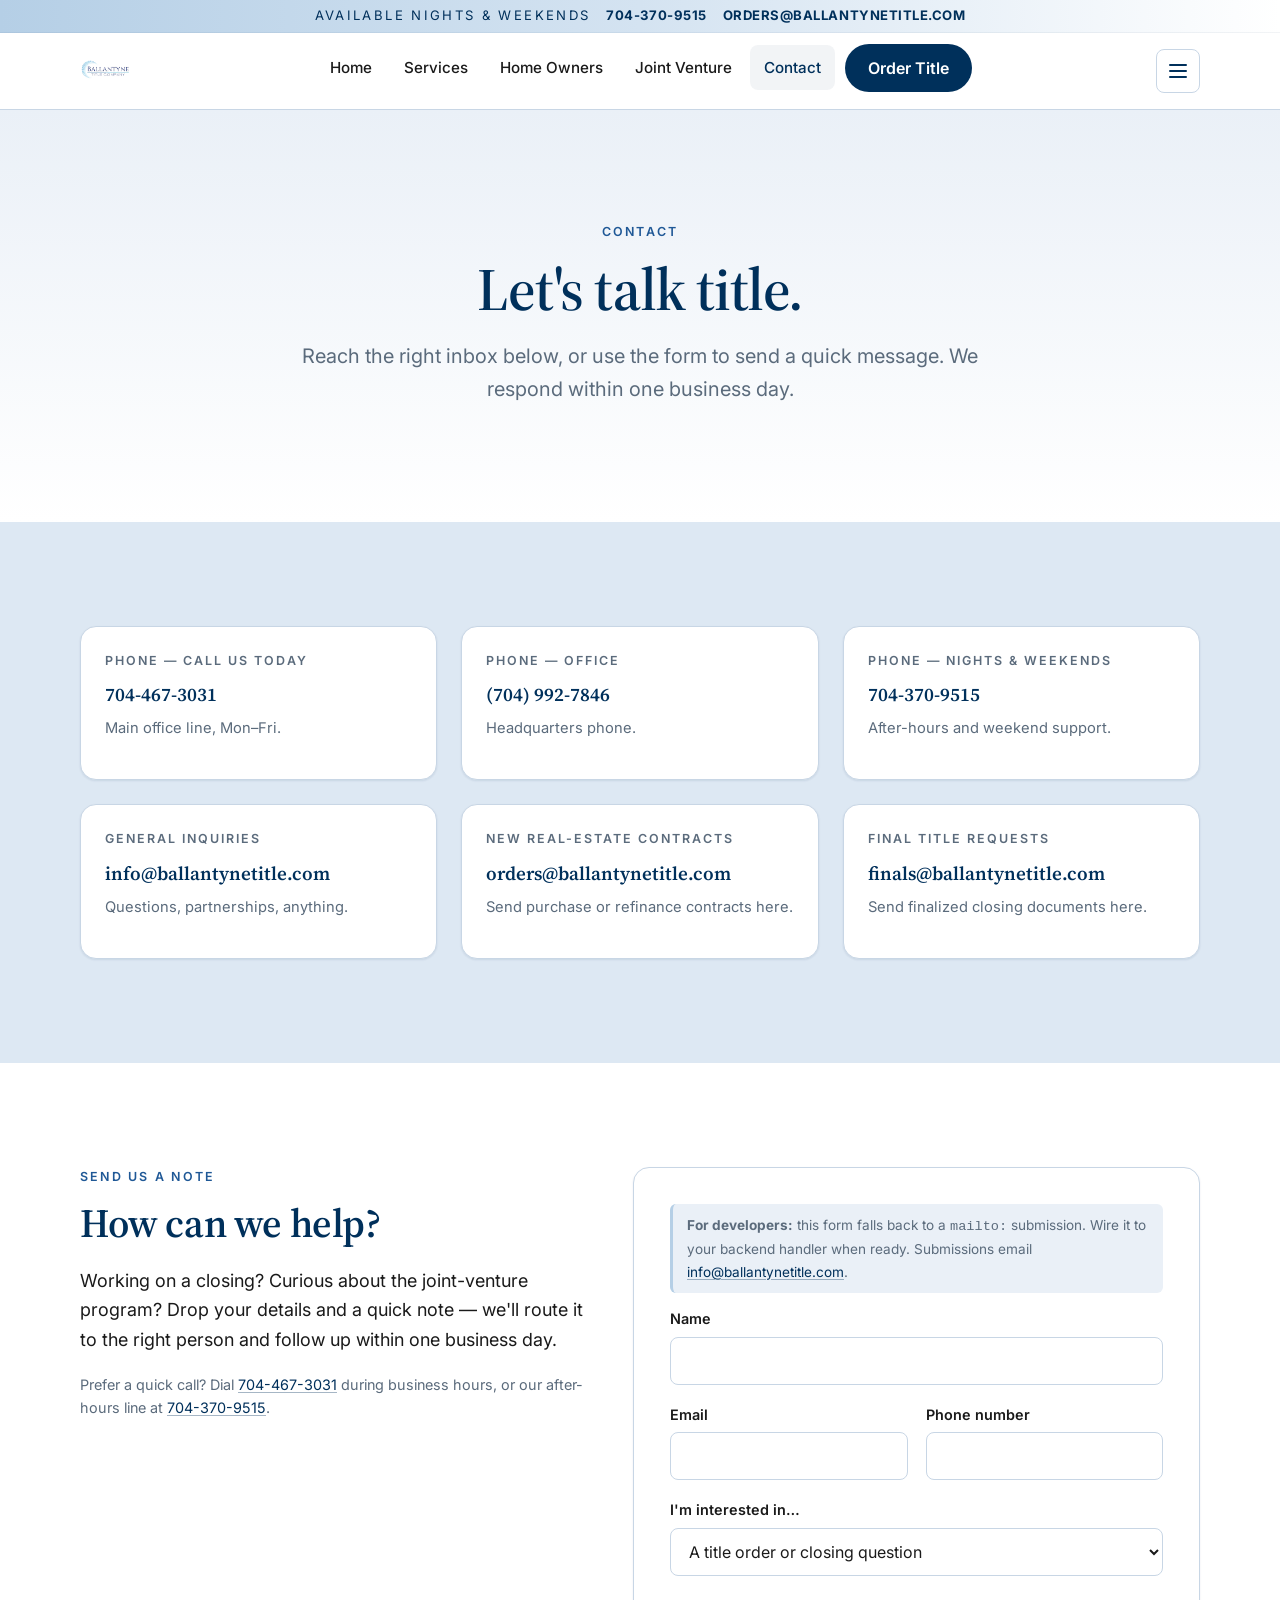
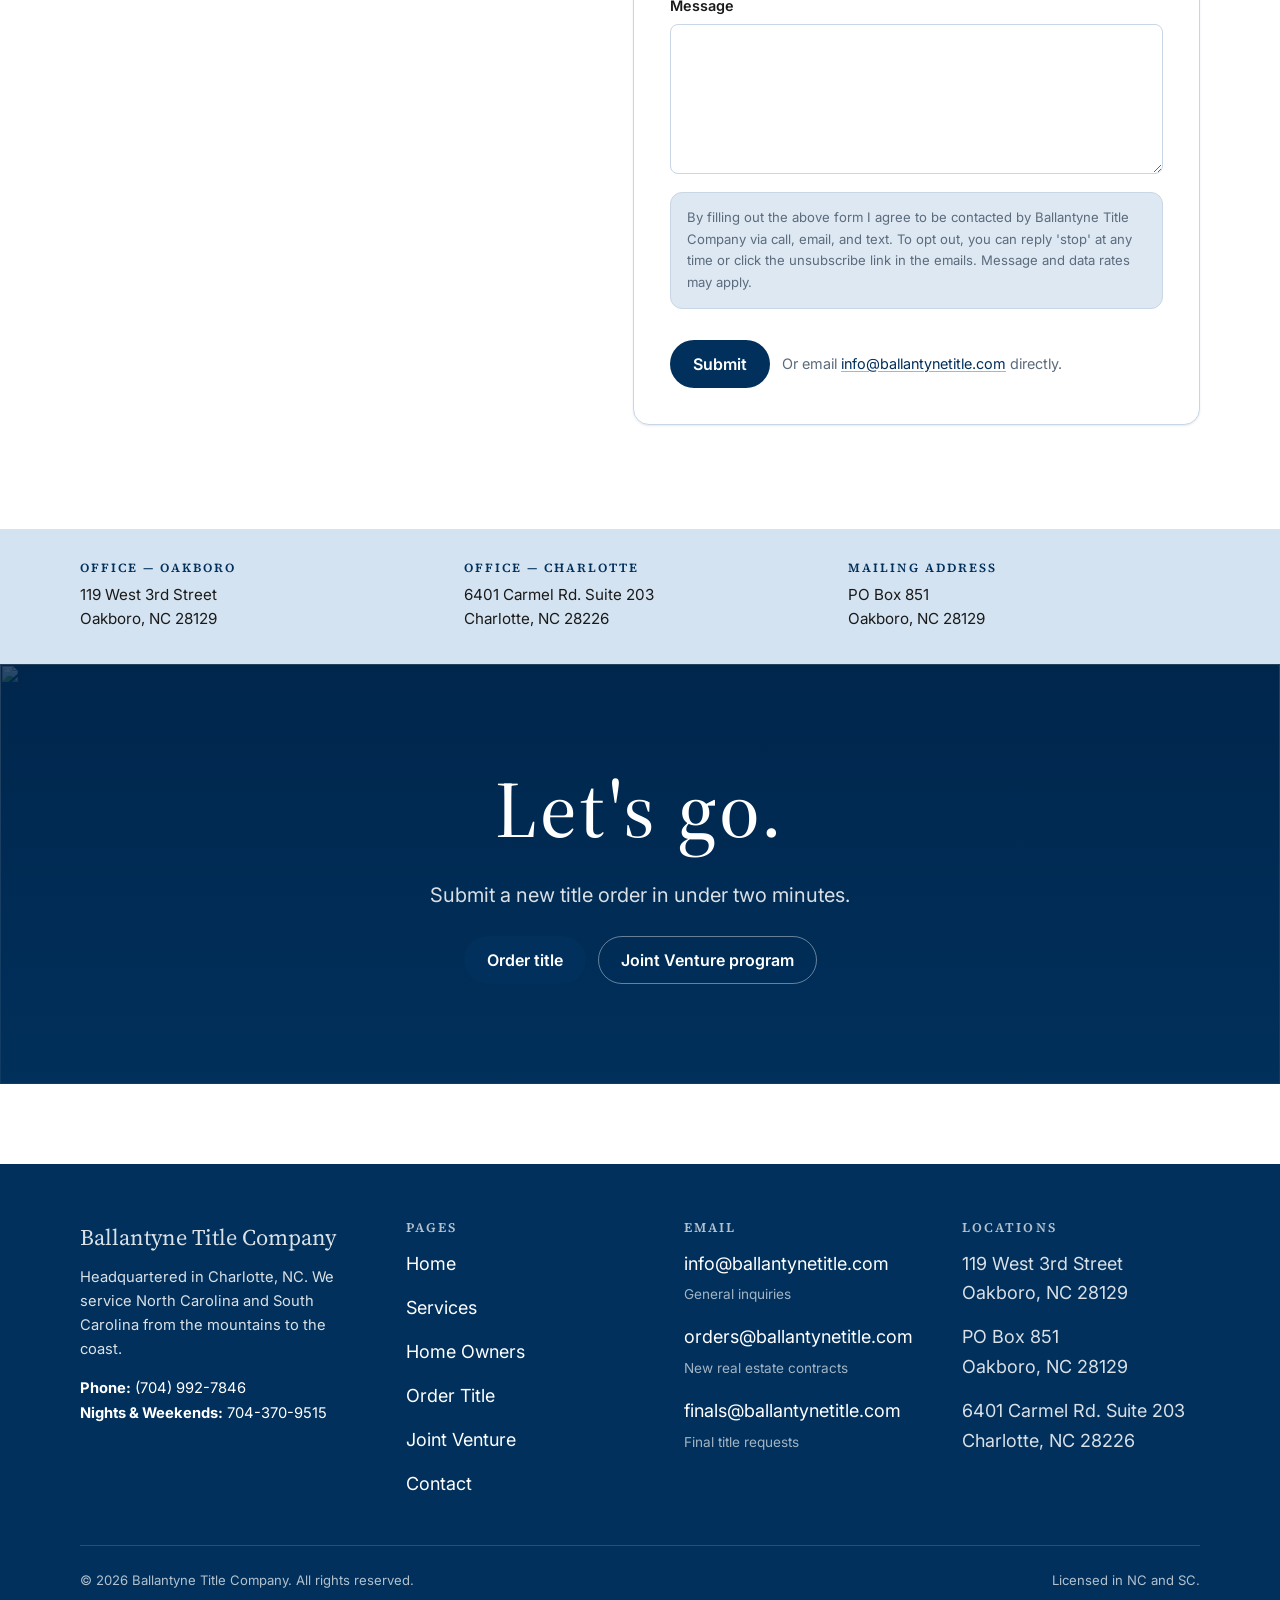
==== contact.html @ 57d5c22f "Initial commit: Ballantyne Title main site" ====
<!DOCTYPE html>
<html lang="en">
<head>
  <meta charset="UTF-8">
  <meta name="viewport" content="width=device-width, initial-scale=1, viewport-fit=cover">
  <title>Contact Ballantyne Title — Charlotte, NC | Title &amp; Closing</title>
  <meta name="description" content="Reach Ballantyne Title Company by phone or email. Offices in Charlotte and Oakboro, NC. General inquiries, new real-estate contracts, final title requests — direct contacts for each.">
  <link rel="canonical" href="https://ballantynetitle.com/contact.html">

  <meta property="og:type" content="website">
  <meta property="og:title" content="Contact Ballantyne Title — Charlotte, NC">
  <meta property="og:description" content="Phone, email and office locations for Ballantyne Title in NC and SC.">
  <meta property="og:url" content="https://ballantynetitle.com/contact.html">
  <meta property="og:image" content="https://ballantynetitle.com/assets/og-contact.jpg">
  <meta name="twitter:card" content="summary_large_image">

  <link rel="preconnect" href="https://fonts.googleapis.com">
  <link rel="preconnect" href="https://fonts.gstatic.com" crossorigin>
  <link href="https://fonts.googleapis.com/css2?family=Inter:wght@400;500;600;700&family=Source+Serif+Pro:wght@400;600;700&display=swap" rel="stylesheet">
  <link rel="stylesheet" href="styles.css">

  <script type="application/ld+json">
  {
    "@context": "https://schema.org",
    "@type": "LocalBusiness",
    "name": "Ballantyne Title Company",
    "url": "https://ballantynetitle.com/",
    "telephone": "+1-704-992-7846",
    "email": "info@ballantynetitle.com",
    "address": [
      {
        "@type": "PostalAddress",
        "streetAddress": "6401 Carmel Rd. Suite 203",
        "addressLocality": "Charlotte",
        "addressRegion": "NC",
        "postalCode": "28226",
        "addressCountry": "US"
      },
      {
        "@type": "PostalAddress",
        "streetAddress": "119 West 3rd Street",
        "addressLocality": "Oakboro",
        "addressRegion": "NC",
        "postalCode": "28129",
        "addressCountry": "US"
      }
    ],
    "areaServed": ["North Carolina", "South Carolina"]
  }
  </script>
</head>
<body>

  <div class="top-band" role="region" aria-label="After-hours contact bar">
    <div class="container top-band__inner">
      <span>Available Nights &amp; Weekends</span>
      <a href="tel:+17043709515" aria-label="Call after-hours line 704-370-9515">704-370-9515</a>
      <a href="mailto:orders@ballantynetitle.com" aria-label="Email orders inbox">orders@ballantynetitle.com</a>
    </div>
  </div>

  <header class="site-header">
    <div class="container site-header__inner">
      <a href="index.html" class="site-header__brand" aria-label="Ballantyne Title — Home">
        <img src="assets/logo.svg" alt="Ballantyne Title Company" class="site-header__logo" width="200" height="52">
      </a>
      <nav class="nav" aria-label="Primary">
        <ul class="nav__list">
          <li><a class="nav__link" href="index.html">Home</a></li>
          <li><a class="nav__link" href="services.html">Services</a></li>
          <li><a class="nav__link" href="home-owners.html">Home Owners</a></li>
          <li><a class="nav__link" href="joint-venture.html">Joint Venture</a></li>
          <li><a class="nav__link" href="contact.html" aria-current="page">Contact</a></li>
          <li class="nav__cta"><a class="btn btn--primary" href="order-title.html">Order Title</a></li>
        </ul>
      </nav>
      <button class="nav-toggle" aria-label="Open menu" aria-expanded="false" aria-controls="mobile-menu" data-nav-toggle>
        <span class="nav-toggle__bar" aria-hidden="true"></span>
      </button>
    </div>
    <div class="mobile-menu" id="mobile-menu" data-mobile-menu data-open="false" aria-hidden="true">
      <div class="container">
        <div class="mobile-menu__head">
          <a href="index.html" class="site-header__brand">
            <img src="assets/logo.svg" alt="Ballantyne Title Company" class="site-header__logo" width="180" height="48">
          </a>
          <button class="mobile-menu__close" aria-label="Close menu" data-nav-close>×</button>
        </div>
        <ul class="mobile-menu__list">
          <li><a class="mobile-menu__link" href="index.html">Home</a></li>
          <li><a class="mobile-menu__link" href="services.html">Services</a></li>
          <li><a class="mobile-menu__link" href="home-owners.html">Home Owners</a></li>
          <li><a class="mobile-menu__link" href="joint-venture.html">Joint Venture</a></li>
          <li><a class="mobile-menu__link" href="contact.html" aria-current="page">Contact</a></li>
        </ul>
        <a class="btn btn--primary btn--block mobile-menu__cta" href="order-title.html">Order Title</a>
        <div class="mobile-menu__contact">
          <p><strong>Call us today:</strong> <a href="tel:+17044673031">704-467-3031</a></p>
          <p><strong>Nights &amp; weekends:</strong> <a href="tel:+17043709515">704-370-9515</a></p>
          <p><a href="mailto:info@ballantynetitle.com">info@ballantynetitle.com</a></p>
        </div>
      </div>
    </div>
  </header>

  <main>

    <section class="hero">
      <div class="container">
        <div style="max-width: 720px; margin: 0 auto; text-align: center;">
          <p class="eyebrow center">Contact</p>
          <h1 class="hero__title">Let's talk title.</h1>
          <p class="hero__sub" style="margin-inline: auto;">Reach the right inbox below, or use the form to send a quick message. We respond within one business day.</p>
        </div>
      </div>
    </section>

    <!-- Contact tiles -->
    <section class="section section--soft">
      <div class="container">
        <div class="contact-tiles">
          <div class="contact-tile">
            <p class="contact-tile__label">Phone — Call us today</p>
            <p class="contact-tile__value"><a href="tel:+17044673031">704-467-3031</a></p>
            <p class="contact-tile__sub">Main office line, Mon–Fri.</p>
          </div>
          <div class="contact-tile">
            <p class="contact-tile__label">Phone — Office</p>
            <p class="contact-tile__value"><a href="tel:+17049927846">(704) 992-7846</a></p>
            <p class="contact-tile__sub">Headquarters phone.</p>
          </div>
          <div class="contact-tile">
            <p class="contact-tile__label">Phone — Nights &amp; Weekends</p>
            <p class="contact-tile__value"><a href="tel:+17043709515">704-370-9515</a></p>
            <p class="contact-tile__sub">After-hours and weekend support.</p>
          </div>
          <div class="contact-tile">
            <p class="contact-tile__label">General inquiries</p>
            <p class="contact-tile__value"><a href="mailto:info@ballantynetitle.com">info@ballantynetitle.com</a></p>
            <p class="contact-tile__sub">Questions, partnerships, anything.</p>
          </div>
          <div class="contact-tile">
            <p class="contact-tile__label">New real-estate contracts</p>
            <p class="contact-tile__value"><a href="mailto:orders@ballantynetitle.com">orders@ballantynetitle.com</a></p>
            <p class="contact-tile__sub">Send purchase or refinance contracts here.</p>
          </div>
          <div class="contact-tile">
            <p class="contact-tile__label">Final title requests</p>
            <p class="contact-tile__value"><a href="mailto:finals@ballantynetitle.com">finals@ballantynetitle.com</a></p>
            <p class="contact-tile__sub">Send finalized closing documents here.</p>
          </div>
        </div>
      </div>
    </section>

    <!-- Contact form + book a JV call -->
    <section class="section" id="book">
      <div class="container">
        <div class="split split--lead">
          <div>
            <p class="eyebrow">Send us a note</p>
            <h2>How can we help?</h2>
            <p>Working on a closing? Curious about the joint-venture program? Drop your details and a quick note — we'll route it to the right person and follow up within one business day.</p>
            <p class="muted" style="font-size: 0.9rem;">Prefer a quick call? Dial <a href="tel:+17044673031">704-467-3031</a> during business hours, or our after-hours line at <a href="tel:+17043709515">704-370-9515</a>.</p>
          </div>

          <div class="form-card">
            <p class="form-note">
              <strong>For developers:</strong> this form falls back to a <code>mailto:</code> submission. Wire it to your backend handler when ready. Submissions email <a href="mailto:info@ballantynetitle.com">info@ballantynetitle.com</a>.
            </p>
            <form class="form" action="mailto:info@ballantynetitle.com" method="POST" enctype="text/plain" aria-label="Contact form">
              <div class="form-row form-row--full" style="grid-column: 1 / -1;">
                <label for="ct-name">Name</label>
                <input id="ct-name" name="Name" type="text" required autocomplete="name">
              </div>
              <div class="form-row">
                <label for="ct-email">Email</label>
                <input id="ct-email" name="Email" type="email" required autocomplete="email">
              </div>
              <div class="form-row">
                <label for="ct-phone">Phone number</label>
                <input id="ct-phone" name="Phone Number" type="tel" autocomplete="tel">
              </div>
              <div class="form-row form-row--full" style="grid-column: 1 / -1;">
                <label for="ct-topic">I'm interested in…</label>
                <select id="ct-topic" name="Topic">
                  <option>A title order or closing question</option>
                  <option>The Joint Venture program</option>
                  <option>Home owner / buyer question</option>
                  <option>Something else</option>
                </select>
              </div>
              <div class="form-row form-row--full" style="grid-column: 1 / -1;">
                <label for="ct-message">Message</label>
                <textarea id="ct-message" name="Message" rows="5" required></textarea>
              </div>

              <p class="form-disclaimer" style="grid-column: 1 / -1;">
                By filling out the above form I agree to be contacted by Ballantyne Title Company via call, email, and text. To opt out, you can reply 'stop' at any time or click the unsubscribe link in the emails. Message and data rates may apply.
              </p>

              <div class="form-submit-row">
                <button type="submit" class="btn btn--primary">Submit</button>
                <span class="muted" style="font-size: 0.9rem;">Or email <a href="mailto:info@ballantynetitle.com">info@ballantynetitle.com</a> directly.</span>
              </div>
            </form>
          </div>
        </div>
      </div>
    </section>

    <!-- Address band -->
    <section class="address-band">
      <div class="container">
        <div class="address-band__grid">
          <div class="address-tile">
            <h3>Office &mdash; Oakboro</h3>
            <address>
              119 West 3rd Street<br>
              Oakboro, NC 28129
            </address>
          </div>
          <div class="address-tile">
            <h3>Office &mdash; Charlotte</h3>
            <address>
              6401 Carmel Rd. Suite 203<br>
              Charlotte, NC 28226
            </address>
          </div>
          <div class="address-tile">
            <h3>Mailing address</h3>
            <address>
              PO Box 851<br>
              Oakboro, NC 28129
            </address>
          </div>
        </div>
      </div>
    </section>

    <!-- Order Title CTA strip -->
    <section class="cta-strip" aria-label="Ready to order title">
      <img class="cta-strip__bg" src="https://images.unsplash.com/photo-1562762583-9e1705bcb3ff?auto=format&fit=crop&w=1800&q=80" alt="" aria-hidden="true" loading="lazy" width="1800" height="600" style="object-position: center 60%;">
      <div class="cta-strip__inner">
        <h2 class="cta-strip__title">Let's go.</h2>
        <p class="lead" style="margin: 0 auto 24px; color: var(--brand-primary);">Submit a new title order in under two minutes.</p>
        <div class="btn-row" style="justify-content: center;">
          <a class="btn btn--primary" href="order-title.html">Order title</a>
          <a class="btn btn--ghost" href="joint-venture.html">Joint Venture program</a>
        </div>
      </div>
    </section>

  </main>

  <footer class="site-footer">
    <div class="container">
      <div class="site-footer__grid">
        <div>
          <p class="site-footer__brand">Ballantyne Title Company</p>
          <p style="font-size: 0.92rem;">Headquartered in Charlotte, NC. We service North Carolina and South Carolina from the mountains to the coast.</p>
          <p style="font-size: 0.92rem;"><strong style="color:#fff;">Phone:</strong> <a href="tel:+17049927846">(704) 992-7846</a><br>
            <strong style="color:#fff;">Nights &amp; Weekends:</strong> <a href="tel:+17043709515">704-370-9515</a></p>
        </div>
        <div>
          <h3 style="font-size: 0.82rem; letter-spacing: 0.16em; text-transform: uppercase; color: rgba(255,255,255,0.7); margin-bottom: 14px;">Pages</h3>
          <ul>
            <li><a href="index.html">Home</a></li>
            <li><a href="services.html">Services</a></li>
            <li><a href="home-owners.html">Home Owners</a></li>
            <li><a href="order-title.html">Order Title</a></li>
            <li><a href="joint-venture.html">Joint Venture</a></li>
            <li><a href="contact.html">Contact</a></li>
          </ul>
        </div>
        <div>
          <h3 style="font-size: 0.82rem; letter-spacing: 0.16em; text-transform: uppercase; color: rgba(255,255,255,0.7); margin-bottom: 14px;">Email</h3>
          <ul>
            <li><a href="mailto:info@ballantynetitle.com">info@ballantynetitle.com</a><br><span style="opacity:.75; font-size: 0.85rem;">General inquiries</span></li>
            <li><a href="mailto:orders@ballantynetitle.com">orders@ballantynetitle.com</a><br><span style="opacity:.75; font-size: 0.85rem;">New real estate contracts</span></li>
            <li><a href="mailto:finals@ballantynetitle.com">finals@ballantynetitle.com</a><br><span style="opacity:.75; font-size: 0.85rem;">Final title requests</span></li>
          </ul>
        </div>
        <div>
          <h3 style="font-size: 0.82rem; letter-spacing: 0.16em; text-transform: uppercase; color: rgba(255,255,255,0.7); margin-bottom: 14px;">Locations</h3>
          <ul>
            <li>119 West 3rd Street<br>Oakboro, NC 28129</li>
            <li>PO Box 851<br>Oakboro, NC 28129</li>
            <li>6401 Carmel Rd. Suite 203<br>Charlotte, NC 28226</li>
          </ul>
        </div>
      </div>
      <div class="site-footer__bottom">
        <span>© <span id="year"></span> Ballantyne Title Company. All rights reserved.</span>
        <span>Licensed in NC and SC.</span>
      </div>
    </div>
  </footer>

  <script>
    (function () {
      var btn = document.querySelector('[data-nav-toggle]');
      var menu = document.querySelector('[data-mobile-menu]');
      var close = document.querySelector('[data-nav-close]');
      if (!btn || !menu) return;
      function open()  { menu.dataset.open = 'true';  menu.setAttribute('aria-hidden','false'); btn.setAttribute('aria-expanded','true');  document.body.style.overflow = 'hidden'; }
      function shut()  { menu.dataset.open = 'false'; menu.setAttribute('aria-hidden','true');  btn.setAttribute('aria-expanded','false'); document.body.style.overflow = ''; }
      btn.addEventListener('click', open);
      if (close) close.addEventListener('click', shut);
      menu.querySelectorAll('a').forEach(function(a){ a.addEventListener('click', shut); });
      document.addEventListener('keydown', function(e){ if (e.key === 'Escape') shut(); });
    })();
    (function(){ var y = document.getElementById('year'); if (y) y.textContent = new Date().getFullYear(); })();
  </script>
</body>
</html>
---- styles.css ----
/* =========================================================================
   Ballantyne Title — Stylesheet
   Mobile-first. Single source of brand tokens. No hardcoded brand hex
   anywhere except :root. No remote @import.
   ========================================================================= */

:root {
  /* Brand palette — navy + sky only. No cream, no warm tones. */
  --brand-primary:    #00305B;  /* sampled — deep navy */
  --brand-primary-700:#002145;
  --brand-primary-50: #e8eef5;
  --brand-secondary:  #B5CFE6;  /* sampled — soft sky */
  --brand-secondary-200:#d4e3f1;
  --brand-accent:     #2f6db0;  /* deeper sky-blue for JV CTAs */
  --brand-accent-700: #1f5896;
  --brand-ink:        #1a1a1a;
  --brand-muted:      #5b6b7c;
  --brand-bg:         #ffffff;
  --brand-bg-soft:    #dde8f3;  /* deeper pale navy section bg */
  --brand-bg-tint:    #eaf0f7;  /* pale navy tint */
  --brand-border:     #c8d6e5;  /* cool gray-blue */
  --brand-success:    #2e7d4f;
  --brand-danger:     #b1392a;

  --shadow-sm: 0 1px 2px rgba(0,48,91,.06), 0 1px 3px rgba(0,48,91,.04);
  --shadow-md: 0 6px 18px rgba(0,48,91,.08), 0 2px 6px rgba(0,48,91,.04);
  --shadow-lg: 0 18px 48px rgba(0,48,91,.14), 0 4px 12px rgba(0,48,91,.06);

  --radius-sm: 8px;
  --radius:    12px;
  --radius-lg: 16px;
  --radius-xl: 24px;

  --font-serif: "Source Serif Pro", "Source Serif 4", Georgia, "Times New Roman", serif;
  --font-sans:  "Inter", system-ui, -apple-system, "Segoe UI", Roboto, "Helvetica Neue", Arial, sans-serif;

  --header-h: 64px;
}

@media (min-width: 1100px) {
  :root { --header-h: 76px; }
}

/* ---------- Reset / base ---------- */

*,
*::before,
*::after { box-sizing: border-box; }

html {
  -webkit-text-size-adjust: 100%;
  scroll-behavior: smooth;
}

body {
  margin: 0;
  font-family: var(--font-sans);
  font-size: clamp(1rem, 0.5vw + 0.95rem, 1.125rem);
  line-height: 1.65;
  color: var(--brand-ink);
  background: var(--brand-bg);
  overflow-wrap: anywhere;
  -webkit-font-smoothing: antialiased;
}

img,
svg,
video { display: block; max-width: 100%; height: auto; }

a {
  color: var(--brand-primary);
  text-decoration-color: rgba(0, 48, 91, 0.35);
  text-underline-offset: 2px;
  transition: color .15s ease, text-decoration-color .15s ease;
}
a:hover { text-decoration-color: var(--brand-primary); }

h1, h2, h3, h4 {
  font-family: var(--font-serif);
  font-weight: 600;
  color: var(--brand-primary);
  line-height: 1.15;
  letter-spacing: -0.01em;
  margin: 0 0 .5em;
}
h1 { font-size: clamp(2rem, 5vw + 1rem, 3.75rem); letter-spacing: -0.02em; }
h2 { font-size: clamp(1.625rem, 3vw + 0.75rem, 2.5rem); }
h3 { font-size: clamp(1.25rem, 1.5vw + 0.85rem, 1.625rem); }
h4 { font-size: clamp(1.05rem, 0.5vw + 0.95rem, 1.25rem); font-weight: 600; }

p { margin: 0 0 1em; }
ul, ol { margin: 0 0 1em; padding-left: 1.25em; }
li { margin-bottom: .35em; }

::selection { background: var(--brand-primary); color: #fff; }

/* Scroll anchor offset for sticky header */
section[id],
[id]:not(body) {
  scroll-margin-top: calc(var(--header-h) + 12px);
}

/* ---------- Layout primitives ---------- */

.container {
  width: 100%;
  max-width: 1200px;
  margin-inline: auto;
  padding-inline: 20px;
}

@media (min-width: 768px)  { .container { padding-inline: 32px; } }
@media (min-width: 1100px) { .container { padding-inline: 40px; } }

.section { padding-block: 56px; }
@media (min-width: 768px)  { .section { padding-block: 80px; } }
@media (min-width: 1100px) { .section { padding-block: 104px; } }

.section--soft  { background: var(--brand-bg-soft); }
.section--tint  { background: var(--brand-bg-tint); }
.section--navy  { background: var(--brand-primary); color: #fff; }
.section--navy h1,
.section--navy h2,
.section--navy h3 { color: #fff; }
.section--navy a  { color: #fff; }

.eyebrow {
  font-family: var(--font-sans);
  font-size: 0.78rem;
  font-weight: 600;
  letter-spacing: 0.18em;
  text-transform: uppercase;
  color: var(--brand-accent-700);
  margin-bottom: 12px;
}

.lead {
  font-size: clamp(1.1rem, 0.5vw + 1rem, 1.25rem);
  color: var(--brand-muted);
  max-width: 60ch;
}

.muted { color: var(--brand-muted); }
.center { text-align: center; }
.center .lead { margin-inline: auto; }

/* ---------- Buttons ---------- */

.btn {
  display: inline-flex;
  align-items: center;
  justify-content: center;
  gap: 8px;
  min-height: 48px;        /* tap target */
  padding: 12px 22px;
  border-radius: 999px;
  font-family: var(--font-sans);
  font-weight: 600;
  font-size: 1rem;
  line-height: 1;
  text-decoration: none;
  cursor: pointer;
  border: 1px solid transparent;
  transition: transform .15s ease, background .15s ease, color .15s ease, border-color .15s ease, box-shadow .15s ease;
}
.btn:focus-visible {
  outline: 3px solid rgba(0, 48, 91, 0.25);
  outline-offset: 2px;
}
.btn:hover { transform: translateY(-1px); }

.btn--primary {
  background: var(--brand-primary);
  color: #fff;
}
.btn--primary:hover { background: var(--brand-primary-700); }

.btn--ghost {
  background: transparent;
  color: var(--brand-primary);
  border-color: rgba(0, 48, 91, 0.25);
}
.btn--ghost:hover { border-color: var(--brand-primary); background: rgba(0,48,91,.04); }

.btn--accent {
  background: var(--brand-accent);
  color: #fff;
}
.btn--accent:hover { background: var(--brand-accent-700); color: #fff; }

.btn--white {
  background: #fff;
  color: var(--brand-primary);
}
.btn--white:hover { background: var(--brand-secondary-200); }

.btn--block { width: 100%; }
@media (min-width: 768px) { .btn--block-sm { width: auto; } }

.btn-row {
  display: flex;
  flex-wrap: wrap;
  gap: 12px;
}
.btn-row .btn { width: 100%; }
@media (min-width: 480px) {
  .btn-row .btn { width: auto; }
}

/* ---------- Top phone band (sky gradient) ---------- */

.top-band {
  background: linear-gradient(90deg, var(--brand-secondary) 0%, var(--brand-secondary-200) 50%, #fff 100%);
  border-bottom: 1px solid rgba(0,48,91,.05);
  font-size: 0.82rem;
  letter-spacing: 0.18em;
  text-transform: uppercase;
  color: var(--brand-primary);
}
.top-band__inner {
  display: flex;
  align-items: center;
  justify-content: center;
  gap: 16px;
  height: 32px;
  text-align: center;
  flex-wrap: wrap;
}
.top-band a {
  color: var(--brand-primary);
  font-weight: 700;
  text-decoration: none;
  letter-spacing: 0.04em;
}
.top-band a:hover { text-decoration: underline; }

/* Phone band — secondary nights & weekends row used on Home below hero */
.phone-band {
  background: var(--brand-primary-50);
  border-block: 1px solid rgba(0,48,91,.08);
}
.phone-band__inner {
  display: flex;
  align-items: center;
  justify-content: center;
  gap: 8px 28px;
  flex-wrap: wrap;
  padding: 14px 16px;
  font-size: 0.88rem;
  color: var(--brand-primary);
  letter-spacing: 0.12em;
  text-transform: uppercase;
  font-weight: 600;
  text-align: center;
}
.phone-band a { color: var(--brand-primary); text-decoration: none; }
.phone-band a:hover { text-decoration: underline; }
.phone-band span { color: var(--brand-muted); font-weight: 500; }

/* ---------- Header / Nav ---------- */

.site-header {
  position: sticky;
  top: 0;
  z-index: 50;
  background: rgba(255,255,255,0.85);
  backdrop-filter: saturate(140%) blur(10px);
  -webkit-backdrop-filter: saturate(140%) blur(10px);
  border-bottom: 1px solid var(--brand-border);
}

.site-header__inner {
  display: flex;
  align-items: center;
  justify-content: space-between;
  gap: 12px;
  height: var(--header-h);
}

.site-header__brand {
  display: inline-flex;
  align-items: center;
  gap: 10px;
  text-decoration: none;
  color: var(--brand-primary);
  font-family: var(--font-serif);
  font-weight: 600;
  font-size: 1.05rem;
  letter-spacing: 0.02em;
  min-height: 44px;
}
.site-header__brand img,
.site-header__brand svg { height: 44px; width: auto; }
@media (min-width: 768px) {
  .site-header__brand img,
  .site-header__brand svg { height: 52px; }
}
.site-header__logo { display: block; height: 44px; width: auto; }
@media (min-width: 768px) { .site-header__logo { height: 52px; } }
.site-header__brand-name { line-height: 1; }
.site-header__brand-name small {
  display: block;
  font-family: var(--font-sans);
  font-weight: 500;
  font-size: 0.65rem;
  letter-spacing: 0.18em;
  color: var(--brand-muted);
  text-transform: uppercase;
  margin-top: 2px;
}

.nav {
  display: none;
}
.nav__list {
  list-style: none;
  margin: 0;
  padding: 0;
  display: flex;
  gap: 4px;
  align-items: center;
}
.nav__link {
  display: inline-flex;
  align-items: center;
  min-height: 44px;
  padding: 10px 14px;
  font-size: 0.95rem;
  font-weight: 500;
  color: var(--brand-ink);
  text-decoration: none;
  border-radius: var(--radius-sm);
}
.nav__link:hover,
.nav__link[aria-current="page"] {
  color: var(--brand-primary);
  background: rgba(0,48,91,.05);
}

.nav__cta { margin-left: 6px; }

@media (min-width: 1024px) {
  .nav { display: block; }
  .nav-toggle { display: none; }
}

/* Hamburger */
.nav-toggle {
  display: inline-flex;
  align-items: center;
  justify-content: center;
  width: 44px;
  height: 44px;
  border: 1px solid var(--brand-border);
  background: #fff;
  border-radius: var(--radius-sm);
  cursor: pointer;
}
.nav-toggle:focus-visible {
  outline: 3px solid rgba(0,48,91,.25);
  outline-offset: 2px;
}
.nav-toggle__bar {
  position: relative;
  width: 18px;
  height: 2px;
  background: var(--brand-primary);
  border-radius: 2px;
  display: block;
}
.nav-toggle__bar::before,
.nav-toggle__bar::after {
  content: "";
  position: absolute;
  left: 0;
  width: 18px;
  height: 2px;
  background: var(--brand-primary);
  border-radius: 2px;
}
.nav-toggle__bar::before { top: -6px; }
.nav-toggle__bar::after  { top:  6px; }

/* Mobile overlay menu */
.mobile-menu {
  position: fixed;
  inset: 0;
  background: #fff;
  z-index: 60;
  display: flex;
  flex-direction: column;
  padding: 20px;
  transform: translateY(-12px);
  opacity: 0;
  pointer-events: none;
  transition: opacity .2s ease, transform .2s ease;
  overflow-y: auto;
}
.mobile-menu[data-open="true"] {
  opacity: 1;
  transform: translateY(0);
  pointer-events: auto;
}
.mobile-menu__head {
  display: flex;
  align-items: center;
  justify-content: space-between;
  margin-bottom: 24px;
  height: var(--header-h);
}
.mobile-menu__close {
  width: 44px;
  height: 44px;
  border: 1px solid var(--brand-border);
  background: #fff;
  border-radius: var(--radius-sm);
  cursor: pointer;
  font-size: 22px;
  line-height: 1;
  color: var(--brand-primary);
}
.mobile-menu__list {
  list-style: none;
  margin: 0;
  padding: 0;
  display: flex;
  flex-direction: column;
  gap: 4px;
}
.mobile-menu__link {
  display: flex;
  align-items: center;
  min-height: 56px;
  padding: 14px 12px;
  font-family: var(--font-serif);
  font-size: 1.5rem;
  color: var(--brand-primary);
  text-decoration: none;
  border-bottom: 1px solid var(--brand-border);
}
.mobile-menu__cta {
  margin-top: 24px;
}
.mobile-menu__contact {
  margin-top: auto;
  padding-top: 24px;
  font-size: 0.95rem;
  color: var(--brand-muted);
}
.mobile-menu__contact a { color: var(--brand-primary); font-weight: 500; }

@media (min-width: 1024px) {
  .mobile-menu { display: none; }
}

/* ---------- Hero ---------- */

.hero {
  position: relative;
  padding: 56px 0 40px;
  background: linear-gradient(180deg, var(--brand-bg-tint) 0%, #fff 100%);
}
@media (min-width: 768px)  { .hero { padding: 88px 0 64px; } }
@media (min-width: 1100px) { .hero { padding: 112px 0 88px; } }

.hero__grid {
  display: grid;
  grid-template-columns: 1fr;
  gap: 32px;
  align-items: center;
}
@media (min-width: 1024px) {
  .hero__grid {
    grid-template-columns: 1.05fr 0.95fr;
    gap: 56px;
  }
}

.hero__art {
  position: relative;
  border-radius: var(--radius-lg);
  overflow: hidden;
  box-shadow: var(--shadow-md);
  aspect-ratio: 16 / 9;
  background: linear-gradient(135deg, var(--brand-primary) 0%, #1a4a7a 100%);
}

.hero__art img,
.hero__art video,
.hero__art .image-placeholder {
  width: 100%;
  height: 100%;
  object-fit: cover;
}

.hero__title { margin-bottom: 16px; }
.hero__sub {
  font-size: clamp(1.05rem, 0.5vw + 1rem, 1.25rem);
  color: var(--brand-muted);
  max-width: 56ch;
  margin-bottom: 28px;
}

.hero__meta {
  display: flex;
  flex-wrap: wrap;
  gap: 8px 24px;
  margin-top: 28px;
  font-size: 0.9rem;
  color: var(--brand-muted);
}
.hero__meta strong { color: var(--brand-ink); font-weight: 600; }

/* Hero variants */

.hero--image {
  padding: 0;
  background: none;
}
.hero--image .hero__media {
  position: relative;
  width: 100%;
  aspect-ratio: 21 / 9;
  min-height: 260px;
  max-height: 55vh;
  background: var(--brand-primary);
  overflow: hidden;
}
@media (min-width: 768px) { .hero--image .hero__media { aspect-ratio: 21 / 8; min-height: 320px; max-height: 60vh; } }
@media (min-width: 1100px) { .hero--image .hero__media { aspect-ratio: 21 / 7.5; min-height: 380px; max-height: 64vh; } }
.hero--image .hero__media img,
.hero--image .hero__media .image-placeholder {
  position: absolute;
  inset: 0;
  width: 100%;
  height: 100%;
  object-fit: cover;
  border-radius: 0;
}
.hero--image .hero__media::after {
  content: "";
  position: absolute;
  inset: 0;
  background: linear-gradient(180deg, rgba(0,48,91,0.20) 0%, rgba(0,48,91,0.50) 100%);
}
.hero--image .hero__overlay {
  position: relative;
  z-index: 2;
  display: grid;
  grid-template-columns: 1fr;
  gap: 16px;
  padding: 32px 0;
}
@media (min-width: 900px) {
  .hero--image .hero__overlay { grid-template-columns: 1fr 1fr; gap: 24px; padding: 56px 0; }
}
.hero-card {
  background: var(--brand-primary);
  color: #fff;
  border-radius: var(--radius-lg);
  padding: 28px 24px;
  box-shadow: var(--shadow-lg);
  border: 1px solid rgba(255,255,255,.12);
}
.hero-card--soft {
  background: rgba(0,48,91,0.85);
  backdrop-filter: blur(6px);
  -webkit-backdrop-filter: blur(6px);
}
.hero-card h1, .hero-card h2, .hero-card h3 { color: #fff; }
.hero-card .eyebrow { color: var(--brand-secondary); }
.hero-card p { color: rgba(255,255,255,0.9); }
.hero-card ul { padding-left: 1.1em; color: rgba(255,255,255,0.92); }
.hero-card ul li::marker { color: var(--brand-secondary); }
.hero-card .btn--white { width: 100%; }
@media (min-width: 480px) { .hero-card .btn--white { width: auto; } }

/* ---------- Cards ---------- */

.card {
  background: #fff;
  border: 1px solid var(--brand-border);
  border-radius: var(--radius-lg);
  padding: 24px;
  box-shadow: var(--shadow-sm);
  transition: transform .15s ease, box-shadow .15s ease, border-color .15s ease;
}
.card:hover { box-shadow: var(--shadow-md); border-color: var(--brand-secondary); }
.card__icon {
  display: inline-flex;
  align-items: center;
  justify-content: center;
  width: 48px;
  height: 48px;
  background: var(--brand-primary-50);
  color: var(--brand-primary);
  border-radius: var(--radius);
  margin-bottom: 16px;
}
.card__icon svg { width: 26px; height: 26px; }
.card__title {
  font-size: 1.2rem;
  margin-bottom: 8px;
}
.card__body {
  font-size: 0.95rem;
  color: var(--brand-muted);
  margin-bottom: 16px;
}
.card__cta {
  display: inline-flex;
  align-items: center;
  gap: 6px;
  font-weight: 600;
  font-size: 0.95rem;
  color: var(--brand-primary);
  text-decoration: none;
  min-height: 44px;
}
.card__cta:hover { color: var(--brand-primary-700); }
.card__cta::after {
  content: "→";
  transition: transform .15s ease;
}
.card__cta:hover::after { transform: translateX(3px); }

/* ---------- Card grid ---------- */

.grid {
  display: grid;
  grid-template-columns: 1fr;
  gap: 16px;
}
@media (min-width: 480px)  { .grid { grid-template-columns: repeat(2, 1fr); gap: 18px; } }
@media (min-width: 900px)  { .grid--3 { grid-template-columns: repeat(3, 1fr); gap: 24px; } }
@media (min-width: 900px)  { .grid--4 { grid-template-columns: repeat(4, 1fr); gap: 24px; } }
@media (min-width: 1100px) { .grid    { gap: 28px; } }

.section-head {
  max-width: 60ch;
  margin: 0 auto 40px;
  text-align: center;
}
@media (min-width: 768px) { .section-head { margin-bottom: 56px; } }

/* ---------- Trust list ---------- */

.trust-list {
  list-style: none;
  margin: 0;
  padding: 0;
  display: grid;
  grid-template-columns: 1fr;
  gap: 12px;
}
@media (min-width: 600px) { .trust-list { grid-template-columns: 1fr 1fr; gap: 14px; } }
@media (min-width: 900px) { .trust-list { grid-template-columns: 1fr 1fr; gap: 16px; } }

.trust-list li {
  display: flex;
  align-items: flex-start;
  gap: 12px;
  padding: 14px 16px;
  background: #fff;
  border: 1px solid var(--brand-border);
  border-radius: var(--radius);
  font-weight: 500;
  margin-bottom: 0;
}
.trust-list li::before {
  content: "";
  flex-shrink: 0;
  width: 22px;
  height: 22px;
  background: var(--brand-primary);
  -webkit-mask: url("data:image/svg+xml;utf8,<svg xmlns='http://www.w3.org/2000/svg' viewBox='0 0 24 24' fill='none' stroke='white' stroke-width='3' stroke-linecap='round' stroke-linejoin='round'><polyline points='4 12 10 18 20 7'/></svg>") center / contain no-repeat;
          mask: url("data:image/svg+xml;utf8,<svg xmlns='http://www.w3.org/2000/svg' viewBox='0 0 24 24' fill='none' stroke='white' stroke-width='3' stroke-linecap='round' stroke-linejoin='round'><polyline points='4 12 10 18 20 7'/></svg>") center / contain no-repeat;
  margin-top: 2px;
}

/* ---------- Service grid (3x3 white-on-navy) ---------- */

.service-grid-section {
  background: linear-gradient(135deg, var(--brand-primary) 0%, #1a4a7a 60%, var(--brand-primary-700) 100%);
  color: #fff;
}
.service-grid-section h2,
.service-grid-section .eyebrow,
.service-grid-section p { color: #fff; }
.service-grid-section .eyebrow { color: var(--brand-secondary); }

.service-grid {
  display: grid;
  grid-template-columns: repeat(2, 1fr);
  gap: 12px;
}
@media (min-width: 600px)  { .service-grid { grid-template-columns: repeat(3, 1fr); gap: 14px; } }
@media (min-width: 900px)  { .service-grid { grid-template-columns: repeat(3, 1fr); gap: 18px; } }

.service-tile {
  display: flex;
  flex-direction: column;
  align-items: center;
  justify-content: center;
  text-align: center;
  gap: 10px;
  background: rgba(255,255,255,0.04);
  border: 1px solid rgba(255,255,255,0.18);
  color: #fff;
  text-decoration: none;
  border-radius: var(--radius);
  padding: 22px 14px;
  min-height: 140px;
  font-size: 0.78rem;
  font-weight: 600;
  letter-spacing: 0.16em;
  text-transform: uppercase;
  transition: background .15s ease, transform .15s ease, border-color .15s ease;
}
.service-tile:hover {
  background: rgba(255,255,255,0.10);
  border-color: var(--brand-secondary);
  transform: translateY(-2px);
}
.service-tile svg {
  width: 56px;
  height: 56px;
  stroke: #fff;
  stroke-width: 1.5;
  fill: none;
  stroke-linecap: round;
  stroke-linejoin: round;
}

/* ---------- Underwriter logo strip ---------- */

.underwriters {
  background: #fff;
  border: 1px solid var(--brand-border);
  border-radius: var(--radius-lg);
  padding: 28px 20px;
  display: grid;
  grid-template-columns: repeat(2, 1fr);
  gap: 28px 20px;
  align-items: center;
  justify-items: center;
}
@media (min-width: 768px) {
  .underwriters {
    grid-template-columns: repeat(4, 1fr);
    padding: 36px 28px;
    gap: 32px;
  }
}
.underwriters img {
  max-height: 56px;
  width: auto;
  max-width: 100%;
  filter: grayscale(0.2);
  opacity: .92;
  transition: filter .15s ease, opacity .15s ease;
}
.underwriters img:hover { filter: none; opacity: 1; }

/* ---------- Forms ---------- */

.form-card {
  background: #fff;
  border: 1px solid var(--brand-border);
  border-radius: var(--radius-lg);
  padding: 24px;
  box-shadow: var(--shadow-sm);
}
@media (min-width: 768px) { .form-card { padding: 36px; } }

.form {
  display: grid;
  grid-template-columns: 1fr;
  gap: 16px;
}
@media (min-width: 768px) { .form { grid-template-columns: 1fr 1fr; gap: 18px; } }

.form fieldset {
  border: none;
  margin: 0;
  padding: 0;
  grid-column: 1 / -1;
}
.form legend {
  font-family: var(--font-serif);
  font-size: 1.15rem;
  font-weight: 600;
  color: var(--brand-primary);
  margin-bottom: 12px;
  padding: 0;
}
.form fieldset .form-fields {
  display: grid;
  grid-template-columns: 1fr;
  gap: 16px;
}
@media (min-width: 768px) {
  .form fieldset .form-fields { grid-template-columns: 1fr 1fr; gap: 18px; }
}

.form-row,
.form-row--full { display: flex; flex-direction: column; gap: 6px; }
.form-row--full { grid-column: 1 / -1; }

.form-row label,
.form-row--full label {
  font-size: 0.9rem;
  font-weight: 600;
  color: var(--brand-ink);
}
.form-row input,
.form-row select,
.form-row textarea,
.form-row--full input,
.form-row--full select,
.form-row--full textarea {
  width: 100%;
  min-height: 48px;
  padding: 12px 14px;
  font-family: var(--font-sans);
  font-size: 1rem;
  color: var(--brand-ink);
  background: #fff;
  border: 1px solid var(--brand-border);
  border-radius: var(--radius-sm);
  transition: border-color .15s ease, box-shadow .15s ease;
}
.form-row textarea,
.form-row--full textarea {
  min-height: 140px;
  resize: vertical;
  line-height: 1.55;
}
.form-row input:focus,
.form-row select:focus,
.form-row textarea:focus,
.form-row--full input:focus,
.form-row--full select:focus,
.form-row--full textarea:focus {
  outline: none;
  border-color: var(--brand-primary);
  box-shadow: 0 0 0 3px rgba(0, 48, 91, 0.15);
}
.form-row .hint,
.form-row--full .hint {
  font-size: 0.82rem;
  color: var(--brand-muted);
}

.form-disclaimer {
  grid-column: 1 / -1;
  font-size: 0.82rem;
  color: var(--brand-muted);
  background: var(--brand-bg-soft);
  border: 1px solid var(--brand-border);
  border-radius: var(--radius);
  padding: 14px 16px;
}

.form-submit-row {
  grid-column: 1 / -1;
  display: flex;
  flex-direction: column;
  gap: 12px;
  align-items: stretch;
}
@media (min-width: 768px) {
  .form-submit-row { flex-direction: row; align-items: center; }
  .form-submit-row .btn { width: auto; }
}

.form-note {
  grid-column: 1 / -1;
  font-size: 0.85rem;
  color: var(--brand-muted);
  border-left: 3px solid var(--brand-secondary);
  background: var(--brand-bg-tint);
  padding: 10px 14px;
  border-radius: 6px;
}

/* ---------- Tables-as-cards (services) ---------- */

.split {
  display: grid;
  grid-template-columns: 1fr;
  gap: 24px;
  align-items: start;
}
@media (min-width: 900px) {
  .split { grid-template-columns: 1fr 1fr; gap: 40px; }
}
.split--lead { grid-template-columns: 1fr; }
@media (min-width: 900px) { .split--lead { grid-template-columns: 0.95fr 1.05fr; } }

/* ---------- Accordion (Home Owners FAQ) ---------- */

.accordion { display: flex; flex-direction: column; gap: 12px; }
.accordion details {
  background: #fff;
  border: 1px solid var(--brand-border);
  border-radius: var(--radius);
  padding: 0;
  box-shadow: var(--shadow-sm);
  overflow: hidden;
}
.accordion summary {
  cursor: pointer;
  list-style: none;
  padding: 18px 56px 18px 22px;
  font-family: var(--font-serif);
  font-weight: 600;
  font-size: 1.08rem;
  color: var(--brand-primary);
  position: relative;
  min-height: 56px;
  display: flex;
  align-items: center;
}
.accordion summary::-webkit-details-marker { display: none; }
.accordion summary::after {
  content: "";
  position: absolute;
  right: 22px;
  top: 50%;
  width: 14px;
  height: 14px;
  border-right: 2px solid var(--brand-primary);
  border-bottom: 2px solid var(--brand-primary);
  transform: translateY(-65%) rotate(45deg);
  transition: transform .2s ease;
}
.accordion details[open] summary::after {
  transform: translateY(-25%) rotate(-135deg);
}
.accordion .accordion__body {
  padding: 0 22px 22px;
}
.accordion .accordion__body p:last-child { margin-bottom: 0; }
.accordion .accordion__body ul { padding-left: 1.2em; }

/* ---------- JV-page conversion blocks ---------- */

.jv-hero-card {
  margin-top: 32px;
  background: #fff;
  border: 1px solid var(--brand-border);
  border-left: 4px solid var(--brand-accent);
  border-radius: var(--radius-lg);
  padding: 22px;
  box-shadow: var(--shadow-md);
}
.jv-hero-card h3 { color: var(--brand-primary); }
.jv-hero-card p:last-child { margin-bottom: 0; }

.respa-conditions {
  display: grid;
  grid-template-columns: 1fr;
  gap: 18px;
  list-style: none;
  margin: 0;
  padding: 0;
}
@media (min-width: 900px) { .respa-conditions { grid-template-columns: repeat(3, 1fr); gap: 24px; } }

.respa-conditions > li {
  background: #fff;
  border: 1px solid rgba(255,255,255,0.1);
  border-radius: var(--radius-lg);
  padding: 36px 28px;
  text-align: center;
  margin-bottom: 0;
  display: flex;
  flex-direction: column;
  align-items: center;
  box-shadow: 0 8px 30px rgba(0,0,0,0.15);
}
.respa-condition__num {
  display: inline-flex;
  align-items: center;
  justify-content: center;
  width: 56px;
  height: 56px;
  min-width: 56px;
  background: var(--brand-primary);
  color: #fff;
  font-family: var(--font-serif);
  font-size: 1.6rem;
  font-weight: 700;
  border-radius: 999px;
  margin: 0 auto 22px;
  box-shadow: 0 4px 12px rgba(0, 48, 91, 0.4);
}
.respa-condition__text {
  font-size: 0.92rem;
  font-weight: 600;
  color: var(--brand-ink);
  line-height: 1.6;
  letter-spacing: 0.04em;
  margin: 0;
  text-transform: uppercase;
}

/* ---------- Affiliated partners SEO accordion ---------- */

.affiliated-details {
  background: #fff;
  border: 1px solid var(--brand-border);
  border-radius: var(--radius-lg);
  margin-top: 32px;
  overflow: hidden;
  box-shadow: var(--shadow-sm);
}
.affiliated-details summary {
  cursor: pointer;
  list-style: none;
  padding: 22px 24px;
  font-family: var(--font-serif);
  font-weight: 600;
  font-size: 1.1rem;
  color: var(--brand-primary);
  position: relative;
  min-height: 64px;
  display: flex;
  align-items: center;
  justify-content: space-between;
  gap: 16px;
}
.affiliated-details summary::-webkit-details-marker { display: none; }
.affiliated-details summary::after {
  content: "";
  flex-shrink: 0;
  width: 14px;
  height: 14px;
  border-right: 2px solid var(--brand-primary);
  border-bottom: 2px solid var(--brand-primary);
  transform: rotate(45deg);
  transition: transform .2s ease;
  margin-top: -4px;
}
.affiliated-details[open] summary::after { transform: rotate(-135deg); margin-top: 4px; }
.affiliated-details summary span {
  font-size: 0.85rem;
  font-weight: 500;
  color: var(--brand-muted);
  font-family: var(--font-sans);
  margin-left: 8px;
}
.affiliated-details .affiliated-details__body {
  padding: 0 24px 28px;
}
.affiliated-details .affiliated-details__body > p {
  font-size: 0.9rem;
  color: var(--brand-muted);
  margin-bottom: 20px;
}

.partner-types {
  display: grid;
  grid-template-columns: 1fr;
  gap: 16px;
}
@media (min-width: 700px) { .partner-types { grid-template-columns: 1fr 1fr; gap: 20px; } }
@media (min-width: 1100px) { .partner-types { grid-template-columns: repeat(3, 1fr); gap: 24px; } }

.partner-types .card { display: flex; flex-direction: column; }
.partner-types .card .card__body { flex: 1; }

.video-frame {
  width: 100%;
  aspect-ratio: 16 / 9;
  background: linear-gradient(135deg, var(--brand-primary) 0%, #1a4a7a 100%);
  border-radius: var(--radius-lg);
  display: flex;
  align-items: center;
  justify-content: center;
  color: #fff;
  text-align: center;
  padding: 24px;
  box-shadow: var(--shadow-md);
}
/* When the .video-frame IS the <video> element, strip the placeholder padding/flex so the video fills the box */
video.video-frame,
.video-frame--player {
  display: block;
  padding: 0;
  object-fit: cover;
  background: #000;
  overflow: hidden;
}
.video-frame .video-frame__inner {
  display: flex;
  flex-direction: column;
  align-items: center;
  gap: 16px;
}
.video-frame__play {
  width: 76px;
  height: 76px;
  border-radius: 999px;
  background: rgba(255,255,255,.12);
  border: 2px solid rgba(255,255,255,.6);
  display: flex;
  align-items: center;
  justify-content: center;
}
.video-frame__play svg { width: 28px; height: 28px; }

.affiliated-strip {
  display: grid;
  grid-template-columns: 1fr 1fr;
  gap: 16px;
}
@media (min-width: 700px)  { .affiliated-strip { grid-template-columns: repeat(3, 1fr); } }
@media (min-width: 1100px) { .affiliated-strip { grid-template-columns: repeat(4, 1fr); gap: 20px; } }

.affiliated-card {
  background: #fff;
  border: 1px solid var(--brand-border);
  border-radius: var(--radius);
  padding: 18px;
  text-align: center;
  font-size: 0.92rem;
}
.affiliated-card strong {
  display: block;
  font-family: var(--font-serif);
  font-size: 1rem;
  color: var(--brand-primary);
  margin-bottom: 6px;
}
.affiliated-card a {
  display: inline-block;
  margin-top: 8px;
  font-weight: 500;
  word-break: break-word;
}

.cta-band {
  background: var(--brand-primary);
  color: #fff;
  border-radius: var(--radius-xl);
  padding: 40px 24px;
  text-align: center;
}
@media (min-width: 768px) { .cta-band { padding: 56px 40px; } }
.cta-band h2 { color: #fff; }
.cta-band p { color: rgba(255,255,255,0.85); }
.cta-band .btn-row { justify-content: center; margin-top: 8px; }

/* ---------- Image placeholder fallback ---------- */

.image-placeholder {
  display: flex;
  align-items: center;
  justify-content: center;
  flex-direction: column;
  text-align: center;
  background: linear-gradient(135deg, var(--brand-primary-50) 0%, var(--brand-bg-soft) 100%);
  color: var(--brand-muted);
  font-size: 0.85rem;
  padding: 32px 20px;
  border: 1px dashed var(--brand-border);
  border-radius: var(--radius);
  width: 100%;
  height: 100%;
  min-height: 220px;
  font-family: var(--font-sans);
}
.image-placeholder strong {
  font-family: var(--font-serif);
  font-size: 1.05rem;
  color: var(--brand-primary);
  font-weight: 600;
  margin-bottom: 6px;
}
.image-placeholder small {
  font-size: 0.75rem;
  color: var(--brand-muted);
  margin-top: 6px;
  letter-spacing: 0.04em;
}

/* ---------- Contact tiles ---------- */

.contact-tiles {
  display: grid;
  grid-template-columns: 1fr;
  gap: 16px;
}
@media (min-width: 700px)  { .contact-tiles { grid-template-columns: 1fr 1fr; gap: 20px; } }
@media (min-width: 1024px) { .contact-tiles { grid-template-columns: repeat(3, 1fr); gap: 24px; } }

.contact-tile {
  background: #fff;
  border: 1px solid var(--brand-border);
  border-radius: var(--radius-lg);
  padding: 24px;
  box-shadow: var(--shadow-sm);
}
.contact-tile__label {
  font-size: 0.78rem;
  font-weight: 600;
  letter-spacing: 0.16em;
  text-transform: uppercase;
  color: var(--brand-muted);
  margin-bottom: 8px;
}
.contact-tile__value {
  font-family: var(--font-serif);
  font-size: 1.18rem;
  font-weight: 600;
  color: var(--brand-primary);
  margin-bottom: 6px;
  word-break: break-word;
}
.contact-tile__value a { color: inherit; text-decoration: none; }
.contact-tile__value a:hover { text-decoration: underline; }
.contact-tile__sub { font-size: 0.92rem; color: var(--brand-muted); }
.contact-tile__sub a { color: var(--brand-primary); }

/* ---------- "Let's go" CTA strip with bg image ---------- */

.cta-strip {
  position: relative;
  min-height: 360px;
  background: var(--brand-primary);
  display: flex;
  align-items: center;
  justify-content: center;
  text-align: center;
  padding: 56px 20px;
  overflow: hidden;
}
@media (min-width: 768px) { .cta-strip { min-height: 420px; padding: 80px 32px; } }
.cta-strip__bg {
  position: absolute;
  inset: 0;
  width: 100%;
  height: 100%;
  object-fit: cover;
  z-index: 0;
  opacity: 0.55;
}
.cta-strip::after {
  content: "";
  position: absolute;
  inset: 0;
  background: linear-gradient(180deg, rgba(0,33,69,0.65) 0%, rgba(0,48,91,0.85) 100%);
  z-index: 1;
}
.cta-strip__inner {
  position: relative;
  z-index: 2;
  max-width: 720px;
  margin: 0 auto;
  color: #fff;
}
.cta-strip__title {
  font-family: var(--font-serif);
  font-size: clamp(2.5rem, 6vw + 1rem, 5rem);
  letter-spacing: 0.04em;
  color: #fff;
  margin: 0 0 24px;
  font-weight: 500;
}
.cta-strip .lead { color: rgba(255,255,255,0.85) !important; }
.cta-strip .btn--ghost { color: #fff; border-color: rgba(255,255,255,0.4); }
.cta-strip .btn--ghost:hover { border-color: #fff; background: rgba(255,255,255,0.06); }

/* ---------- Two-up overlay (Home Owners hero) ---------- */

.dual-card-hero {
  position: relative;
  background: var(--brand-primary);
  overflow: hidden;
  padding-block: 0;
}
.dual-card-hero__media {
  position: absolute;
  inset: 0;
  width: 100%;
  height: 100%;
  object-fit: cover;
}
.dual-card-hero::after {
  content: "";
  position: absolute;
  inset: 0;
  background: linear-gradient(180deg, rgba(0,33,69,0.40) 0%, rgba(0,21,48,0.65) 100%);
  z-index: 1;
}
.dual-card-hero__grid {
  position: relative;
  z-index: 2;
  display: grid;
  grid-template-columns: 1fr;
  gap: 20px;
  padding-block: 56px;
}
@media (min-width: 900px) {
  .dual-card-hero__grid { grid-template-columns: 1fr 1fr; gap: 32px; padding-block: 96px; }
}
.dual-card {
  background: rgba(255,255,255,0.95);
  border-radius: var(--radius-lg);
  padding: 28px 24px;
  box-shadow: var(--shadow-lg);
  backdrop-filter: blur(8px);
  -webkit-backdrop-filter: blur(8px);
}
.dual-card h2 {
  text-transform: uppercase;
  letter-spacing: 0.18em;
  font-size: clamp(1.5rem, 2vw + 0.75rem, 2rem);
  text-align: center;
  margin-bottom: 16px;
}
.dual-card p { color: var(--brand-ink); }
.dual-card ul { color: var(--brand-ink); }

/* ---------- Address tiles ---------- */

.address-band {
  background: var(--brand-secondary-200);
  padding: 32px 0;
}
.address-band__grid {
  display: grid;
  grid-template-columns: 1fr;
  gap: 20px;
}
@media (min-width: 768px) { .address-band__grid { grid-template-columns: 1fr 1fr 1fr; gap: 32px; } }
.address-tile h3 {
  font-size: 0.78rem;
  font-weight: 600;
  letter-spacing: 0.16em;
  text-transform: uppercase;
  color: var(--brand-primary);
  margin-bottom: 8px;
}
.address-tile address {
  font-style: normal;
  font-size: 0.95rem;
  color: var(--brand-ink);
  line-height: 1.6;
}

/* ---------- Footer ---------- */

.site-footer {
  background: var(--brand-primary);
  color: rgba(255,255,255,0.85);
  padding: 56px 0 28px;
  margin-top: 80px;
}
.site-footer h2,
.site-footer h3 { color: #fff; }
.site-footer__grid {
  display: grid;
  grid-template-columns: 1fr;
  gap: 32px;
}
@media (min-width: 768px)  { .site-footer__grid { grid-template-columns: 1.2fr 1fr 1fr; gap: 40px; } }
@media (min-width: 1100px) { .site-footer__grid { grid-template-columns: 1.2fr 1fr 1fr 1fr; } }

.site-footer__brand {
  font-family: var(--font-serif);
  font-size: 1.4rem;
  color: #fff;
  margin-bottom: 8px;
}
.site-footer p { color: rgba(255,255,255,0.85); }
.site-footer ul {
  list-style: none;
  padding: 0;
  margin: 0;
  display: flex;
  flex-direction: column;
  gap: 8px;
}
.site-footer a {
  color: #fff;
  text-decoration: none;
  text-decoration-color: rgba(255,255,255,.35);
}
.site-footer a:hover { text-decoration: underline; }
.site-footer__bottom {
  margin-top: 40px;
  padding-top: 24px;
  border-top: 1px solid rgba(255,255,255,0.15);
  font-size: 0.82rem;
  color: rgba(255,255,255,0.7);
  display: flex;
  flex-wrap: wrap;
  justify-content: space-between;
  gap: 12px;
}

/* ---------- Utility ---------- */

.sr-only {
  position: absolute;
  width: 1px;
  height: 1px;
  padding: 0;
  margin: -1px;
  overflow: hidden;
  clip: rect(0,0,0,0);
  white-space: nowrap;
  border: 0;
}

.stack > * + * { margin-top: 1rem; }
.stack-lg > * + * { margin-top: 1.5rem; }

/* ---------- Reduced motion ---------- */

@media (prefers-reduced-motion: reduce) {
  *, *::before, *::after {
    animation-duration: 0.01ms !important;
    animation-iteration-count: 1 !important;
    transition-duration: 0.01ms !important;
    scroll-behavior: auto !important;
  }
}
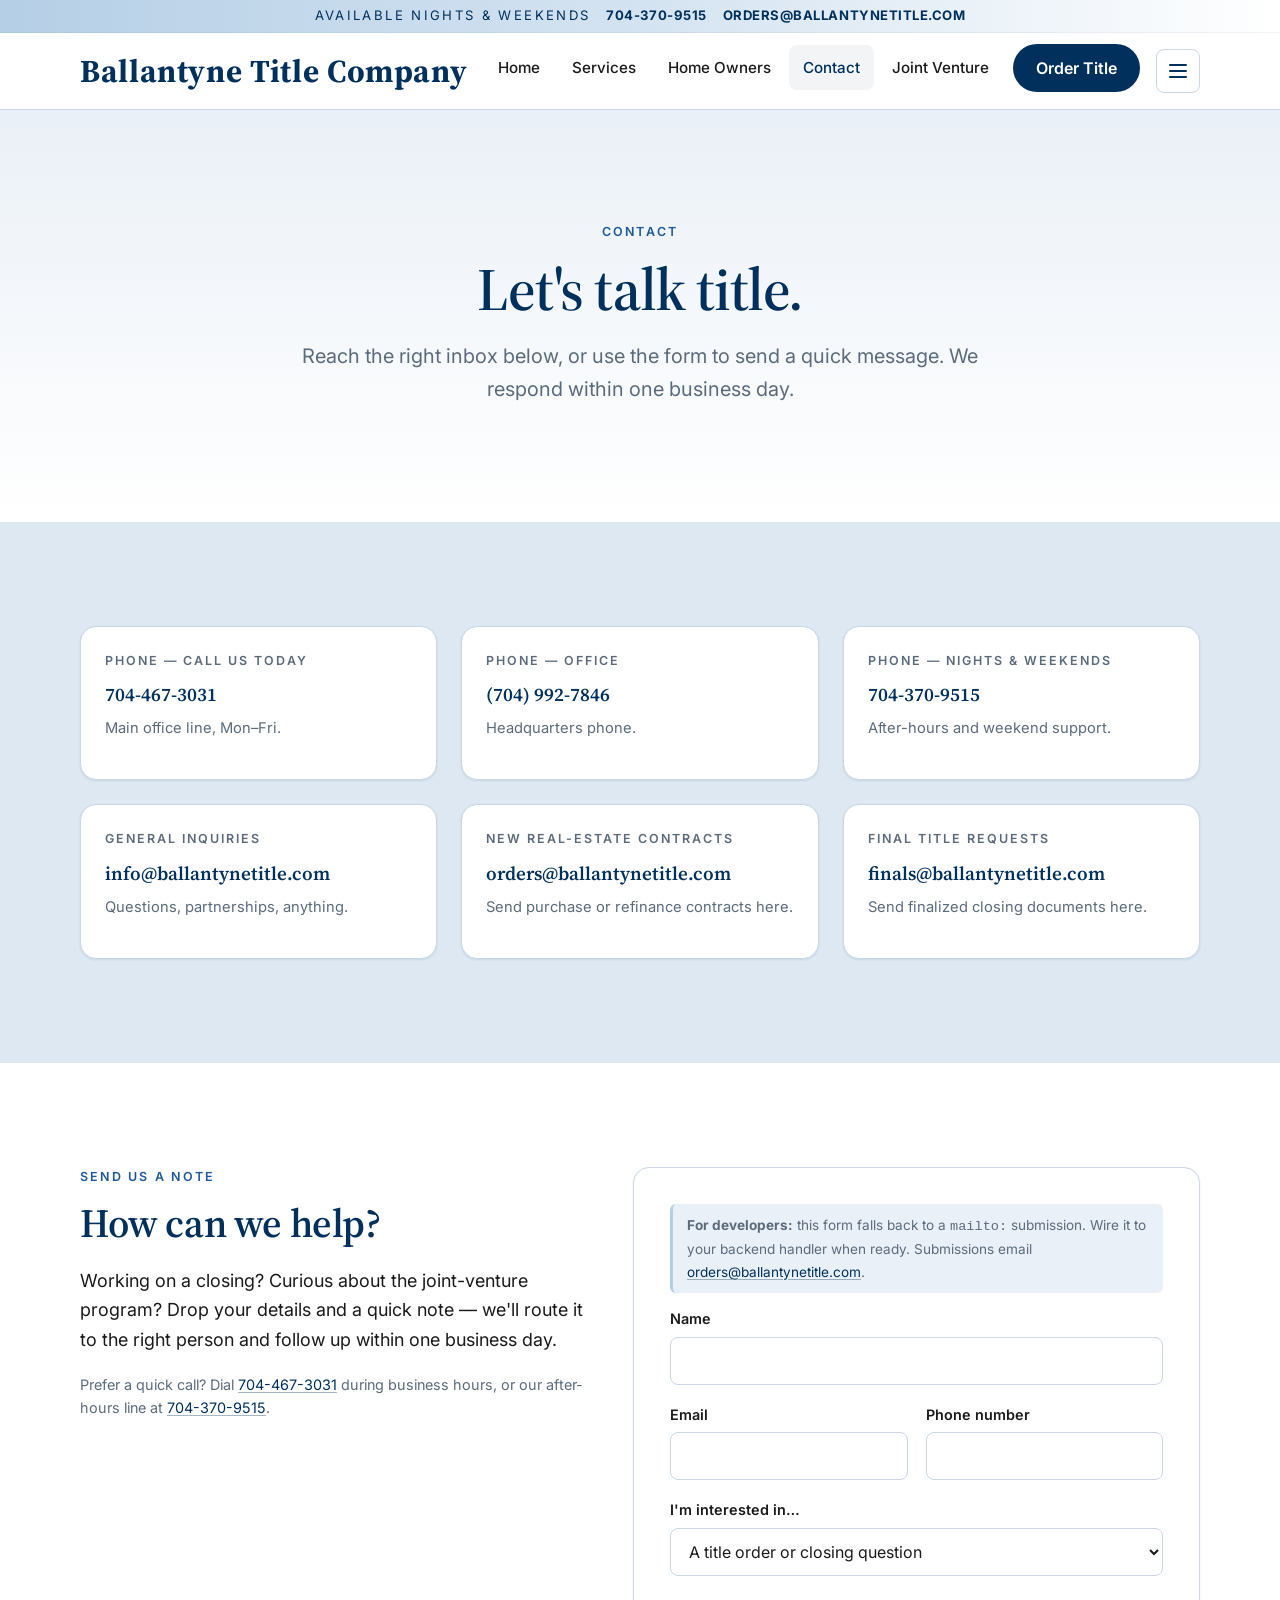
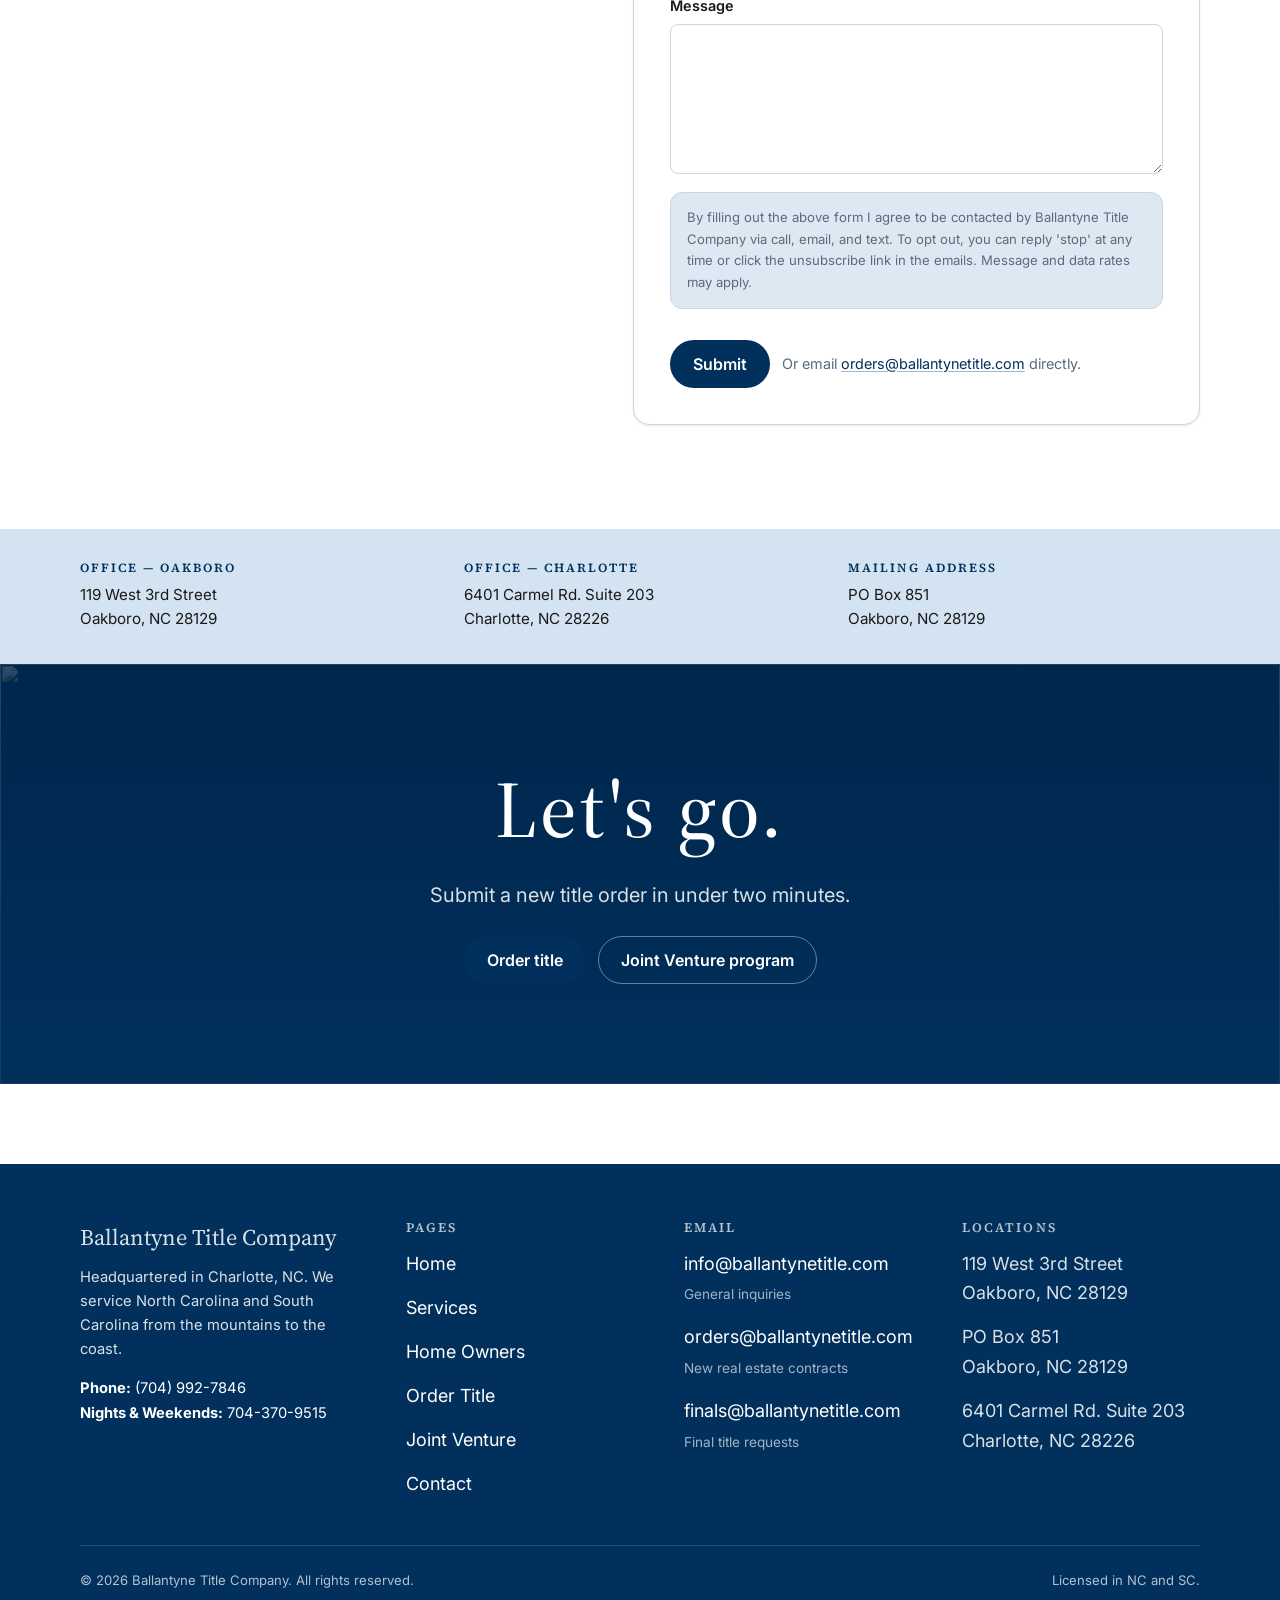
==== commit 6c371bd5: "Site updates: new header brand text, aerial hero, JV/orders email routing, image swaps, compliant hi" ====
--- a/contact.html
+++ b/contact.html
@@ -61,16 +61,14 @@
 
   <header class="site-header">
     <div class="container site-header__inner">
-      <a href="index.html" class="site-header__brand" aria-label="Ballantyne Title — Home">
-        <img src="assets/logo.svg" alt="Ballantyne Title Company" class="site-header__logo" width="200" height="52">
-      </a>
+      <a href="index.html" class="site-header__brand" aria-label="Ballantyne Title Company — Home">Ballantyne Title Company</a>
       <nav class="nav" aria-label="Primary">
         <ul class="nav__list">
           <li><a class="nav__link" href="index.html">Home</a></li>
           <li><a class="nav__link" href="services.html">Services</a></li>
           <li><a class="nav__link" href="home-owners.html">Home Owners</a></li>
+          <li><a class="nav__link" href="contact.html" aria-current="page">Contact</a></li>
           <li><a class="nav__link" href="joint-venture.html">Joint Venture</a></li>
-          <li><a class="nav__link" href="contact.html" aria-current="page">Contact</a></li>
           <li class="nav__cta"><a class="btn btn--primary" href="order-title.html">Order Title</a></li>
         </ul>
       </nav>
@@ -81,17 +79,15 @@
     <div class="mobile-menu" id="mobile-menu" data-mobile-menu data-open="false" aria-hidden="true">
       <div class="container">
         <div class="mobile-menu__head">
-          <a href="index.html" class="site-header__brand">
-            <img src="assets/logo.svg" alt="Ballantyne Title Company" class="site-header__logo" width="180" height="48">
-          </a>
+          <a href="index.html" class="site-header__brand">Ballantyne Title Company</a>
           <button class="mobile-menu__close" aria-label="Close menu" data-nav-close>×</button>
         </div>
         <ul class="mobile-menu__list">
           <li><a class="mobile-menu__link" href="index.html">Home</a></li>
           <li><a class="mobile-menu__link" href="services.html">Services</a></li>
           <li><a class="mobile-menu__link" href="home-owners.html">Home Owners</a></li>
+          <li><a class="mobile-menu__link" href="contact.html" aria-current="page">Contact</a></li>
           <li><a class="mobile-menu__link" href="joint-venture.html">Joint Venture</a></li>
-          <li><a class="mobile-menu__link" href="contact.html" aria-current="page">Contact</a></li>
         </ul>
         <a class="btn btn--primary btn--block mobile-menu__cta" href="order-title.html">Order Title</a>
         <div class="mobile-menu__contact">
@@ -166,9 +162,9 @@
 
           <div class="form-card">
             <p class="form-note">
-              <strong>For developers:</strong> this form falls back to a <code>mailto:</code> submission. Wire it to your backend handler when ready. Submissions email <a href="mailto:info@ballantynetitle.com">info@ballantynetitle.com</a>.
+              <strong>For developers:</strong> this form falls back to a <code>mailto:</code> submission. Wire it to your backend handler when ready. Submissions email <a href="mailto:orders@ballantynetitle.com">orders@ballantynetitle.com</a>.
             </p>
-            <form class="form" action="mailto:info@ballantynetitle.com" method="POST" enctype="text/plain" aria-label="Contact form">
+            <form class="form" action="mailto:orders@ballantynetitle.com" method="POST" enctype="text/plain" aria-label="Contact form">
               <div class="form-row form-row--full" style="grid-column: 1 / -1;">
                 <label for="ct-name">Name</label>
                 <input id="ct-name" name="Name" type="text" required autocomplete="name">
@@ -201,7 +197,7 @@
 
               <div class="form-submit-row">
                 <button type="submit" class="btn btn--primary">Submit</button>
-                <span class="muted" style="font-size: 0.9rem;">Or email <a href="mailto:info@ballantynetitle.com">info@ballantynetitle.com</a> directly.</span>
+                <span class="muted" style="font-size: 0.9rem;">Or email <a href="mailto:orders@ballantynetitle.com">orders@ballantynetitle.com</a> directly.</span>
               </div>
             </form>
           </div>
--- a/styles.css
+++ b/styles.css
@@ -284,10 +284,17 @@
   text-decoration: none;
   color: var(--brand-primary);
   font-family: var(--font-serif);
-  font-weight: 600;
-  font-size: 1.05rem;
+  font-weight: 700;
+  font-size: 1.3rem;
   letter-spacing: 0.02em;
   min-height: 44px;
+  line-height: 1;
+}
+@media (min-width: 768px) {
+  .site-header__brand { font-size: 1.75rem; }
+}
+@media (min-width: 1100px) {
+  .site-header__brand { font-size: 2rem; }
 }
 .site-header__brand img,
 .site-header__brand svg { height: 44px; width: auto; }
@@ -1429,3 +1436,69 @@
     scroll-behavior: auto !important;
   }
 }
+
+/* ---------- Bare hero with Ken Burns pan-in/out animation ---------- */
+
+.hero--bare {
+  padding: 0;
+  background: var(--brand-primary);
+}
+.hero--bare .hero__media {
+  position: relative;
+  width: 100%;
+  aspect-ratio: 21 / 9;
+  min-height: 320px;
+  max-height: 70vh;
+  overflow: hidden;
+}
+@media (min-width: 768px) {
+  .hero--bare .hero__media { aspect-ratio: 21 / 8; min-height: 420px; max-height: 75vh; }
+}
+@media (min-width: 1100px) {
+  .hero--bare .hero__media { aspect-ratio: 21 / 7.5; min-height: 500px; max-height: 80vh; }
+}
+.hero--bare .hero__media::after { display: none; }
+
+.hero__kenburns {
+  position: absolute;
+  inset: 0;
+  width: 100%;
+  height: 100%;
+  object-fit: cover;
+  object-position: center;
+  display: block;
+  transform-origin: center center;
+  animation: kenburnsPan 20s ease-in-out infinite alternate;
+  will-change: transform;
+}
+@keyframes kenburnsPan {
+  0%   { transform: scale(1.0); }
+  50%  { transform: scale(1.08); }
+  100% { transform: scale(1.0); }
+}
+@media (prefers-reduced-motion: reduce) {
+  .hero__kenburns { animation: none; }
+}
+
+/* ---------- Inline cards section (was the hero overlay) ---------- */
+
+.hero__overlay--inline {
+  display: grid;
+  grid-template-columns: 1fr;
+  gap: 24px;
+}
+@media (min-width: 900px) {
+  .hero__overlay--inline { grid-template-columns: 1fr 1fr; gap: 32px; }
+}
+
+/* ---------- Highlight (for "compliant" in JV box) ---------- */
+
+.highlight {
+  background: var(--brand-secondary, #f4c243);
+  color: var(--brand-primary, #00305B);
+  padding: 0.05em 0.35em;
+  border-radius: 4px;
+  font-weight: 700;
+  box-decoration-break: clone;
+  -webkit-box-decoration-break: clone;
+}
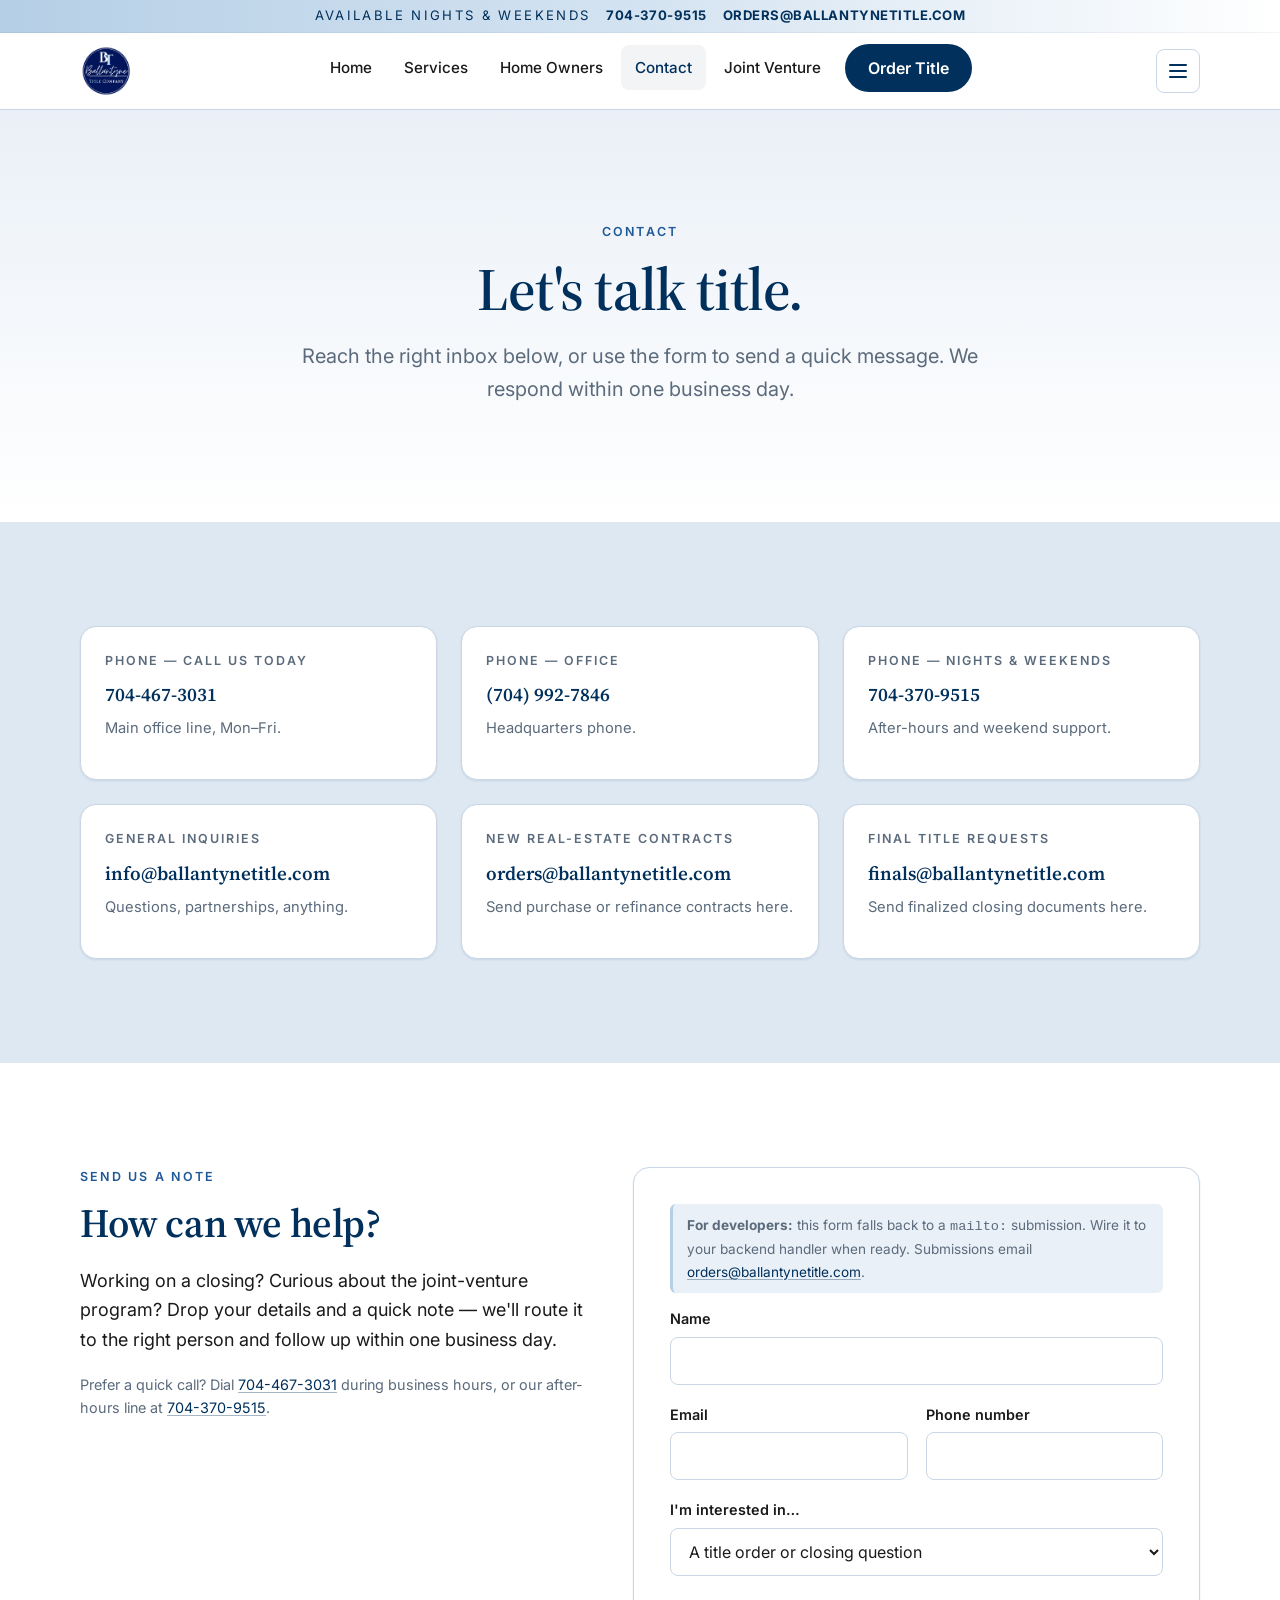
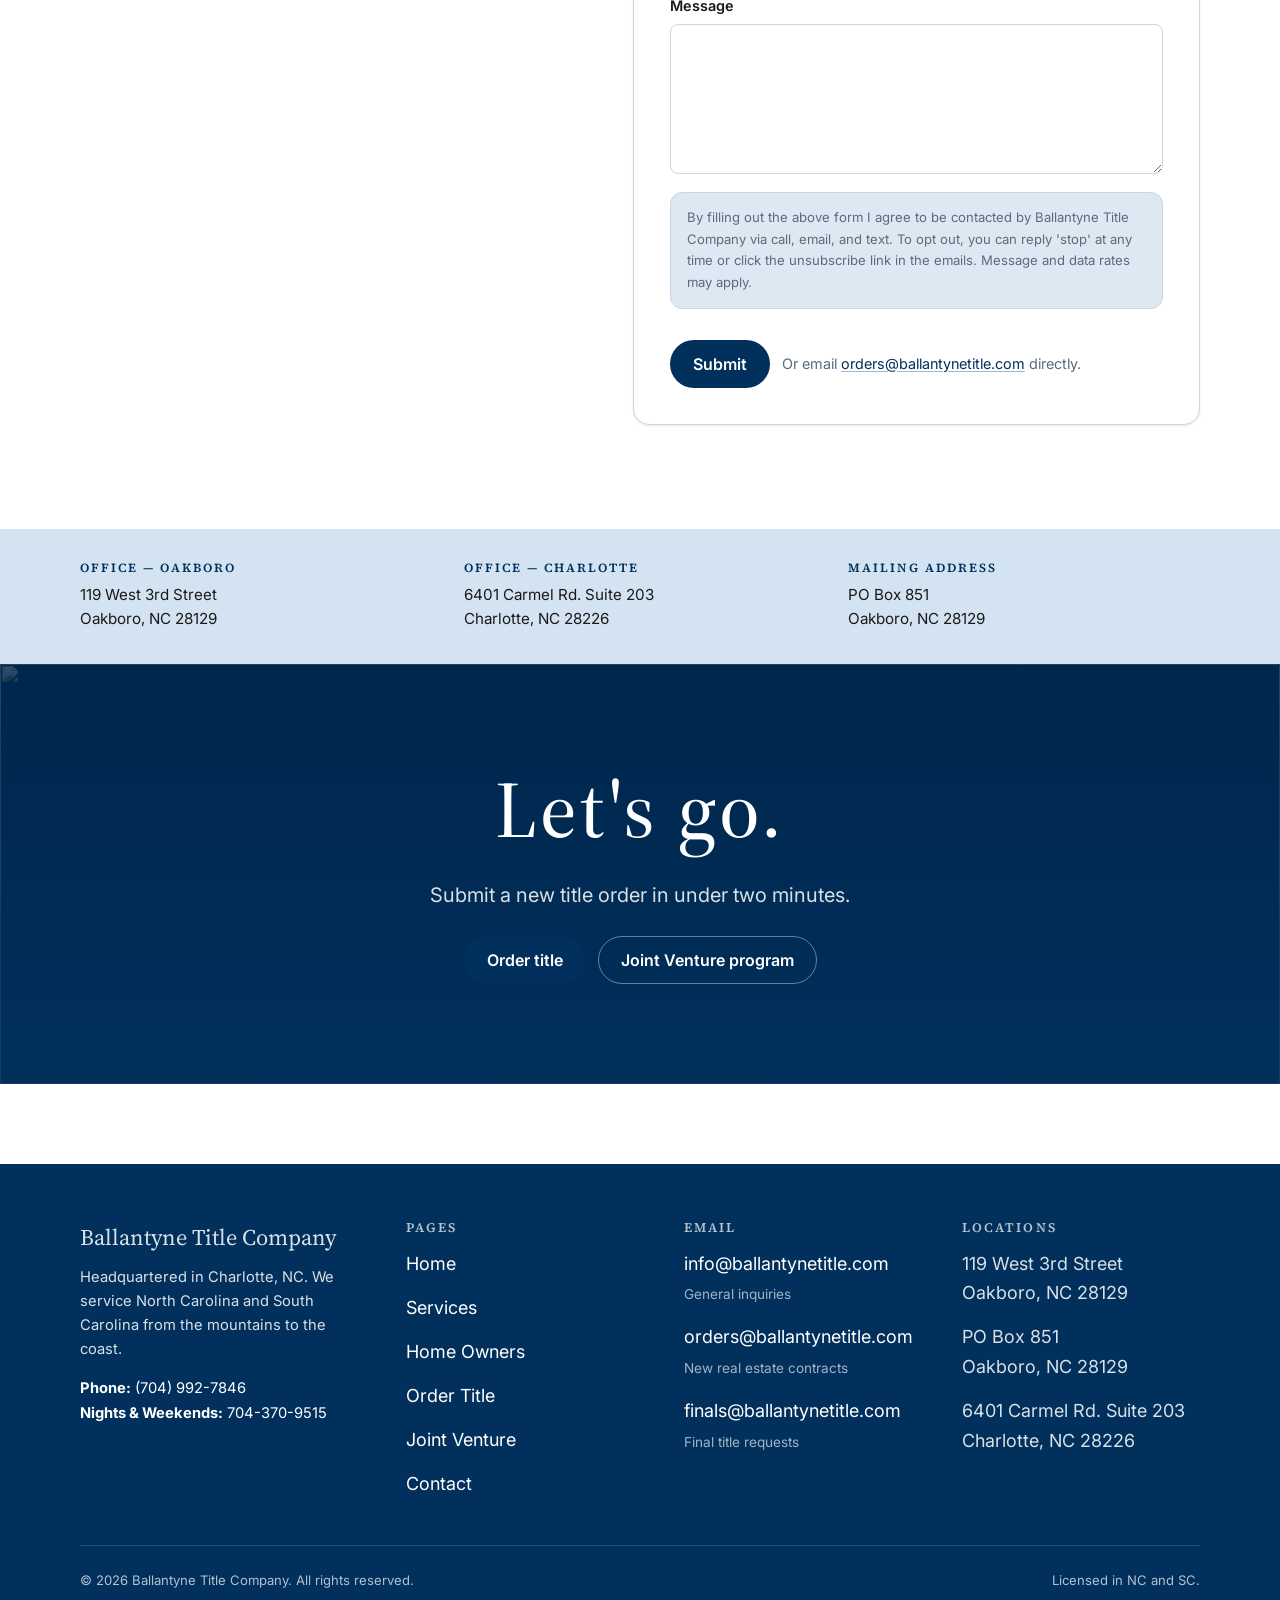
==== commit cc92bc49: "Hero overlay redesign, restore BT logo, JV nav routes to external partner site" ====
--- a/contact.html
+++ b/contact.html
@@ -61,14 +61,14 @@
 
   <header class="site-header">
     <div class="container site-header__inner">
-      <a href="index.html" class="site-header__brand" aria-label="Ballantyne Title Company — Home">Ballantyne Title Company</a>
+      <a href="index.html" class="site-header__brand" aria-label="Ballantyne Title Company — Home"><img src="assets/bt-logo.png" alt="Ballantyne Title Company" class="site-header__logo" width="80" height="80"></a>
       <nav class="nav" aria-label="Primary">
         <ul class="nav__list">
           <li><a class="nav__link" href="index.html">Home</a></li>
           <li><a class="nav__link" href="services.html">Services</a></li>
           <li><a class="nav__link" href="home-owners.html">Home Owners</a></li>
           <li><a class="nav__link" href="contact.html" aria-current="page">Contact</a></li>
-          <li><a class="nav__link" href="joint-venture.html">Joint Venture</a></li>
+          <li><a class="nav__link" href="https://www.jointventuretitleinsurance.com/" target="_blank" rel="noopener noreferrer">Joint Venture</a></li>
           <li class="nav__cta"><a class="btn btn--primary" href="order-title.html">Order Title</a></li>
         </ul>
       </nav>
@@ -79,7 +79,7 @@
     <div class="mobile-menu" id="mobile-menu" data-mobile-menu data-open="false" aria-hidden="true">
       <div class="container">
         <div class="mobile-menu__head">
-          <a href="index.html" class="site-header__brand">Ballantyne Title Company</a>
+          <a href="index.html" class="site-header__brand"><img src="assets/bt-logo.png" alt="Ballantyne Title Company" class="site-header__logo" width="64" height="64"></a>
           <button class="mobile-menu__close" aria-label="Close menu" data-nav-close>×</button>
         </div>
         <ul class="mobile-menu__list">
@@ -87,7 +87,7 @@
           <li><a class="mobile-menu__link" href="services.html">Services</a></li>
           <li><a class="mobile-menu__link" href="home-owners.html">Home Owners</a></li>
           <li><a class="mobile-menu__link" href="contact.html" aria-current="page">Contact</a></li>
-          <li><a class="mobile-menu__link" href="joint-venture.html">Joint Venture</a></li>
+          <li><a class="mobile-menu__link" href="https://www.jointventuretitleinsurance.com/" target="_blank" rel="noopener noreferrer">Joint Venture</a></li>
         </ul>
         <a class="btn btn--primary btn--block mobile-menu__cta" href="order-title.html">Order Title</a>
         <div class="mobile-menu__contact">
@@ -242,7 +242,7 @@
         <p class="lead" style="margin: 0 auto 24px; color: var(--brand-primary);">Submit a new title order in under two minutes.</p>
         <div class="btn-row" style="justify-content: center;">
           <a class="btn btn--primary" href="order-title.html">Order title</a>
-          <a class="btn btn--ghost" href="joint-venture.html">Joint Venture program</a>
+          <a class="btn btn--ghost" href="https://www.jointventuretitleinsurance.com/" target="_blank" rel="noopener noreferrer">Joint Venture program</a>
         </div>
       </div>
     </section>
@@ -265,7 +265,7 @@
             <li><a href="services.html">Services</a></li>
             <li><a href="home-owners.html">Home Owners</a></li>
             <li><a href="order-title.html">Order Title</a></li>
-            <li><a href="joint-venture.html">Joint Venture</a></li>
+            <li><a href="https://www.jointventuretitleinsurance.com/" target="_blank" rel="noopener noreferrer">Joint Venture</a></li>
             <li><a href="contact.html">Contact</a></li>
           </ul>
         </div>
--- a/styles.css
+++ b/styles.css
@@ -1502,3 +1502,89 @@
   box-decoration-break: clone;
   -webkit-box-decoration-break: clone;
 }
+
+/* ---------- Centered hero overlay (home page) ---------- */
+
+.hero--centered {
+  position: relative;
+  padding: 0;
+  background: var(--brand-primary);
+}
+.hero--centered .hero__media {
+  position: relative;
+  width: 100%;
+  aspect-ratio: 21 / 11;
+  min-height: 480px;
+  max-height: 85vh;
+  overflow: hidden;
+}
+@media (min-width: 768px) {
+  .hero--centered .hero__media { aspect-ratio: 21 / 10; min-height: 560px; max-height: 88vh; }
+}
+@media (min-width: 1100px) {
+  .hero--centered .hero__media { aspect-ratio: 21 / 9; min-height: 640px; max-height: 92vh; }
+}
+.hero--centered .hero__media::after {
+  content: "";
+  position: absolute;
+  inset: 0;
+  background: linear-gradient(180deg, rgba(0,33,69,0.40) 0%, rgba(0,33,69,0.55) 60%, rgba(0,33,69,0.70) 100%);
+  z-index: 1;
+}
+.hero__center {
+  position: absolute;
+  inset: 0;
+  z-index: 2;
+  display: flex;
+  flex-direction: column;
+  align-items: center;
+  justify-content: center;
+  text-align: center;
+  padding: 24px 20px;
+  color: #fff;
+}
+.hero__eyebrow {
+  font-family: var(--font-sans);
+  font-size: 0.78rem;
+  font-weight: 600;
+  letter-spacing: 0.22em;
+  text-transform: uppercase;
+  color: rgba(255,255,255,0.92);
+  margin: 0 0 18px;
+}
+@media (min-width: 768px) {
+  .hero__eyebrow { font-size: 0.85rem; margin-bottom: 22px; }
+}
+.hero__display {
+  font-family: var(--font-serif);
+  font-weight: 600;
+  color: #fff;
+  font-size: clamp(2.2rem, 7vw + 0.5rem, 5.5rem);
+  line-height: 1.05;
+  letter-spacing: -0.01em;
+  margin: 0 0 24px;
+  max-width: 14ch;
+  text-shadow: 0 2px 18px rgba(0,0,0,0.25);
+}
+.hero__display-accent {
+  font-style: italic;
+  font-weight: 500;
+  color: var(--brand-secondary);
+}
+.hero__lead {
+  font-family: var(--font-sans);
+  font-size: clamp(0.95rem, 0.4vw + 0.9rem, 1.1rem);
+  line-height: 1.55;
+  color: rgba(255,255,255,0.92);
+  max-width: 56ch;
+  margin: 0 auto 28px;
+}
+.hero__cta-row {
+  justify-content: center;
+}
+.hero__cta-row .btn { min-width: 200px; }
+@media (prefers-reduced-motion: no-preference) {
+  .hero--centered .hero__kenburns {
+    animation: kenburnsPan 22s ease-in-out infinite alternate;
+  }
+}
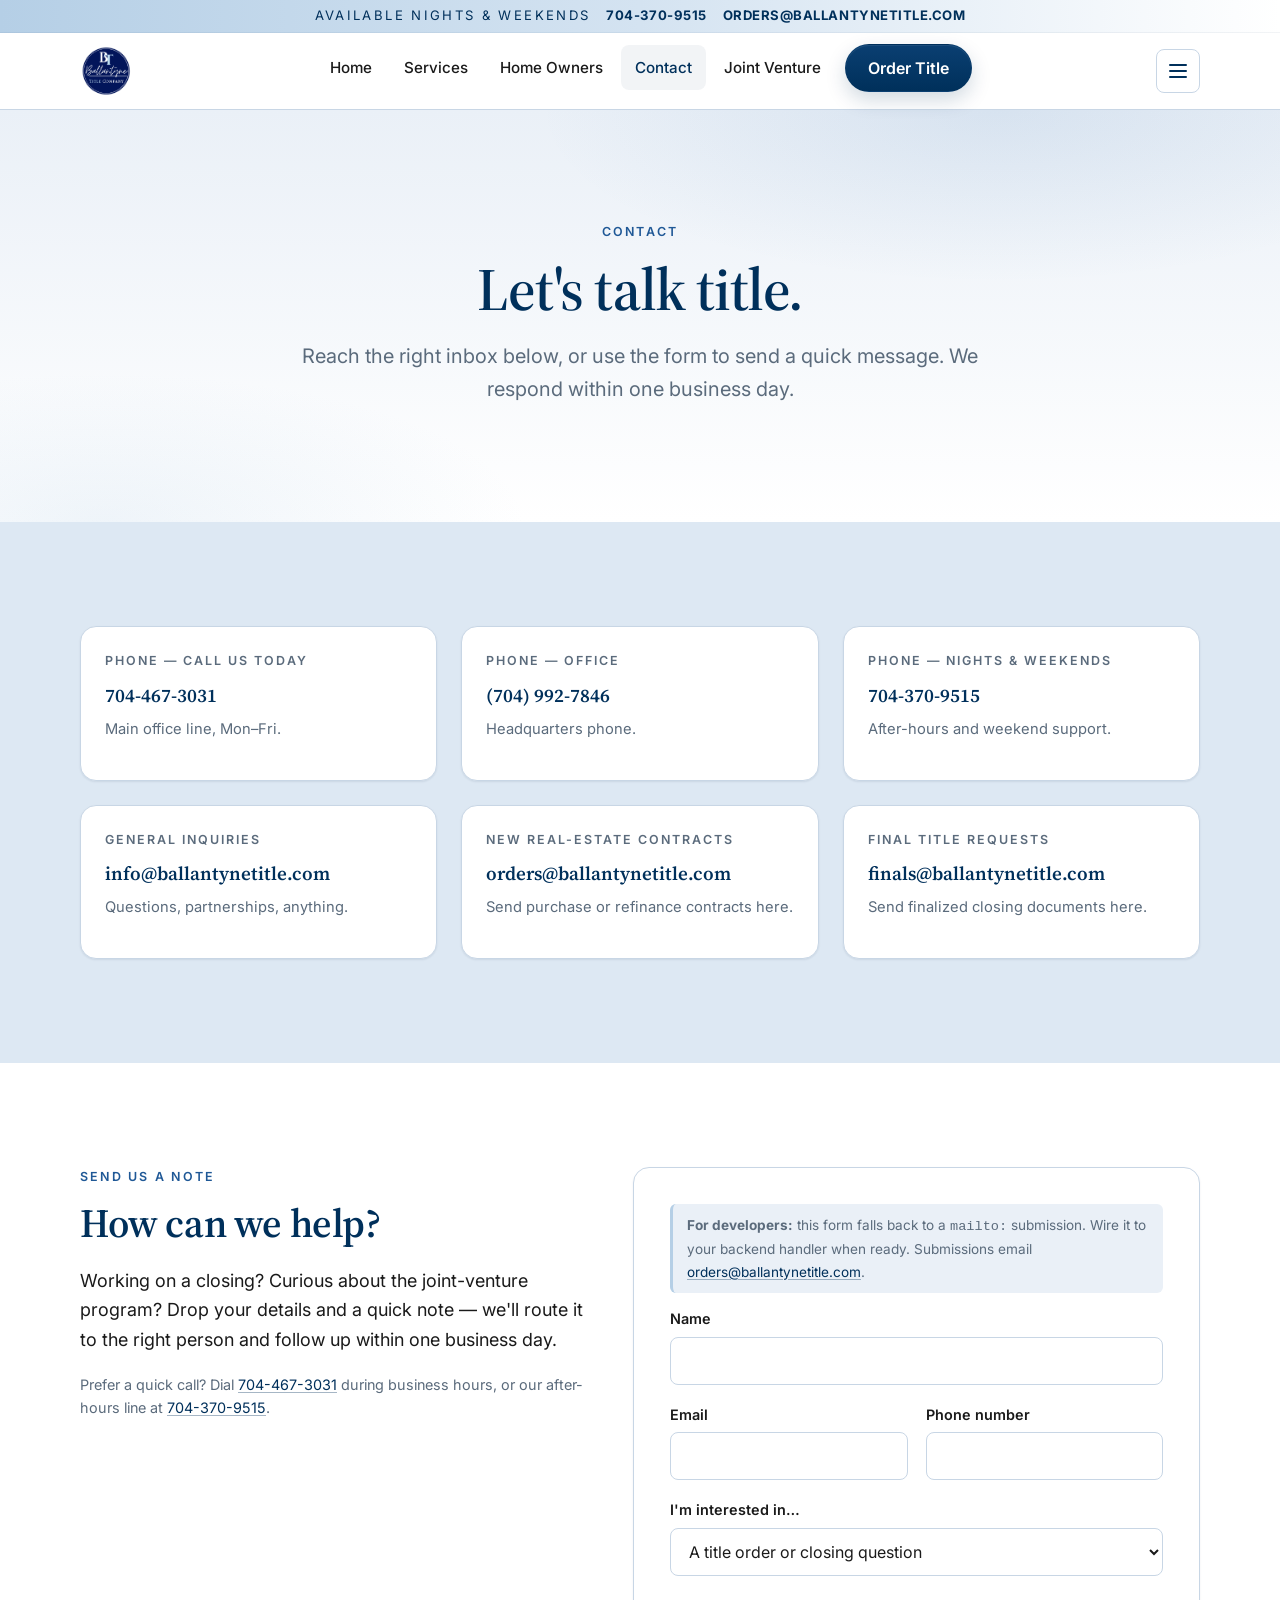
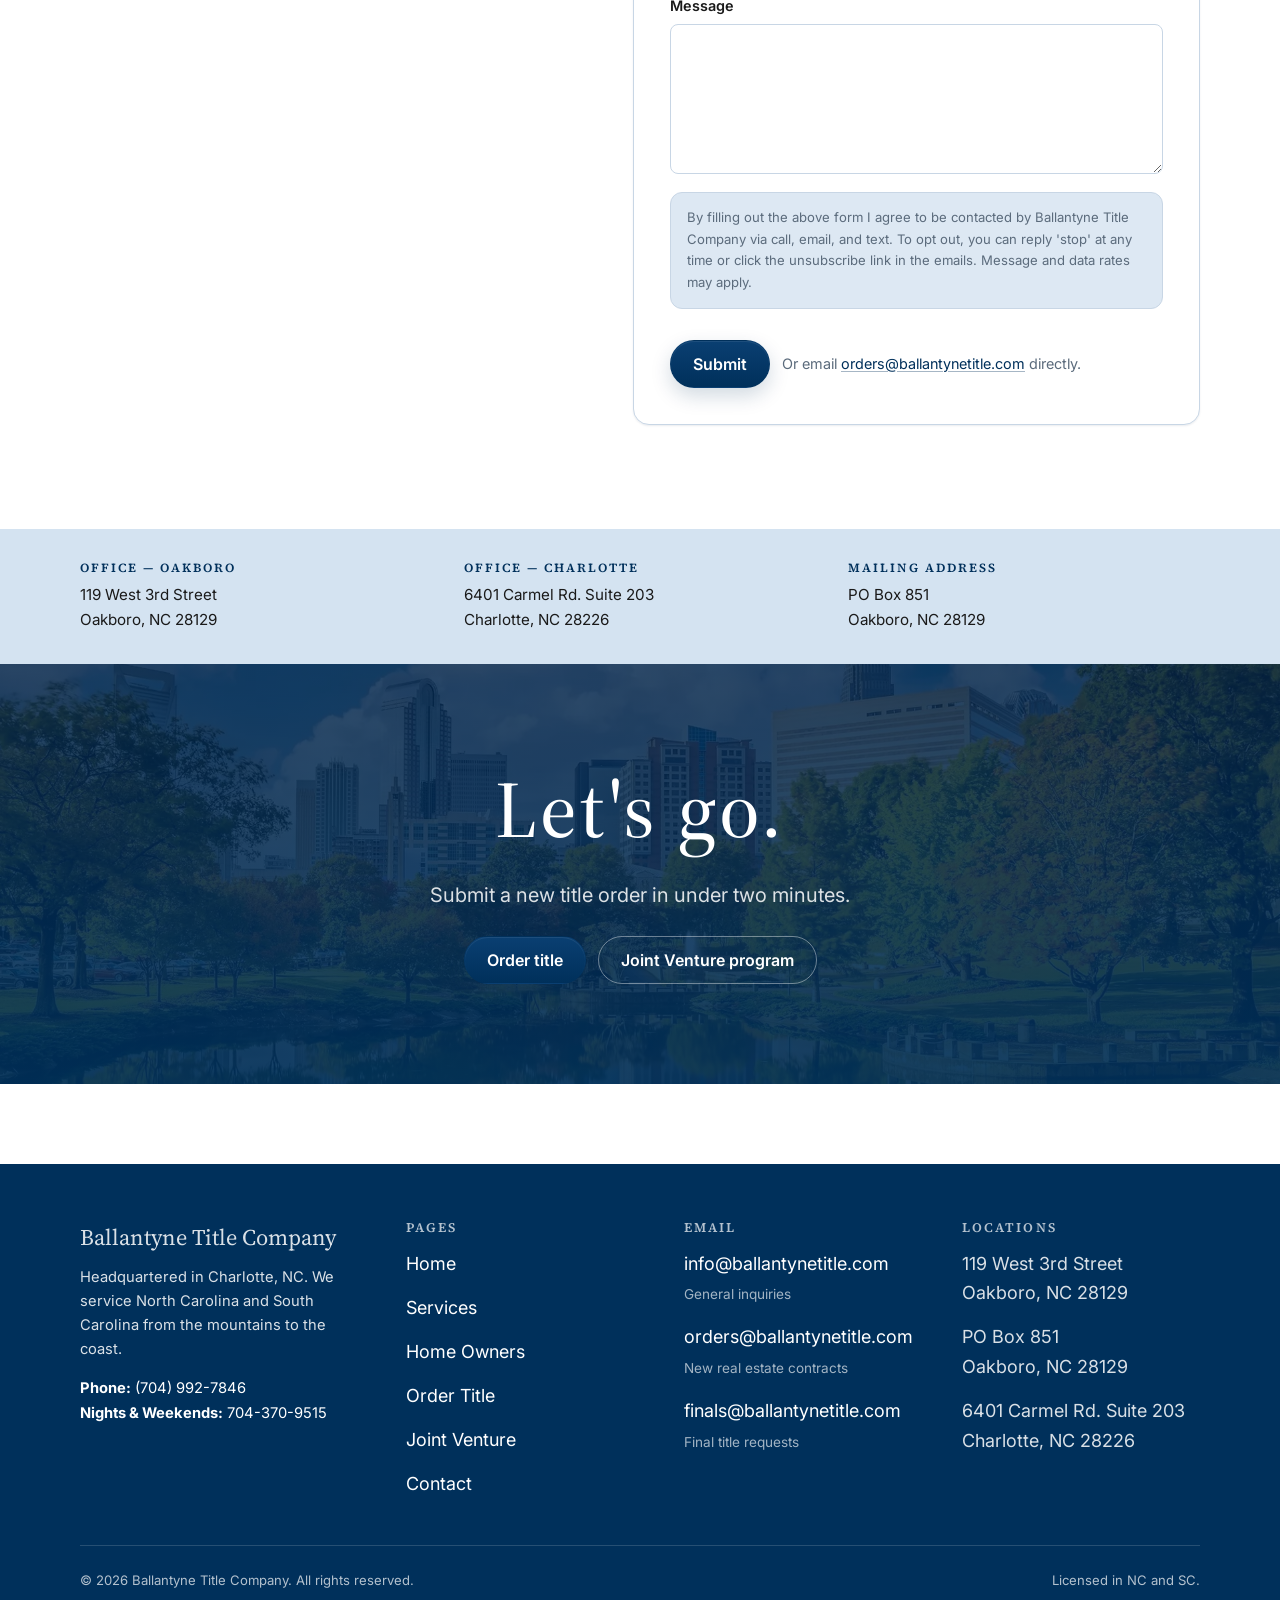
==== commit cca9d5e7: "Premium rebuild: video hero, scroll motion, stat band, localized images" ====
--- a/contact.html
+++ b/contact.html
@@ -114,7 +114,7 @@
     <!-- Contact tiles -->
     <section class="section section--soft">
       <div class="container">
-        <div class="contact-tiles">
+        <div class="contact-tiles" data-reveal>
           <div class="contact-tile">
             <p class="contact-tile__label">Phone — Call us today</p>
             <p class="contact-tile__value"><a href="tel:+17044673031">704-467-3031</a></p>
@@ -152,7 +152,7 @@
     <!-- Contact form + book a JV call -->
     <section class="section" id="book">
       <div class="container">
-        <div class="split split--lead">
+        <div class="split split--lead" data-reveal>
           <div>
             <p class="eyebrow">Send us a note</p>
             <h2>How can we help?</h2>
@@ -160,7 +160,7 @@
             <p class="muted" style="font-size: 0.9rem;">Prefer a quick call? Dial <a href="tel:+17044673031">704-467-3031</a> during business hours, or our after-hours line at <a href="tel:+17043709515">704-370-9515</a>.</p>
           </div>
 
-          <div class="form-card">
+          <div class="form-card" data-reveal>
             <p class="form-note">
               <strong>For developers:</strong> this form falls back to a <code>mailto:</code> submission. Wire it to your backend handler when ready. Submissions email <a href="mailto:orders@ballantynetitle.com">orders@ballantynetitle.com</a>.
             </p>
@@ -208,7 +208,7 @@
     <!-- Address band -->
     <section class="address-band">
       <div class="container">
-        <div class="address-band__grid">
+        <div class="address-band__grid" data-reveal>
           <div class="address-tile">
             <h3>Office &mdash; Oakboro</h3>
             <address>
@@ -236,7 +236,7 @@
 
     <!-- Order Title CTA strip -->
     <section class="cta-strip" aria-label="Ready to order title">
-      <img class="cta-strip__bg" src="https://images.unsplash.com/photo-1562762583-9e1705bcb3ff?auto=format&fit=crop&w=1800&q=80" alt="" aria-hidden="true" loading="lazy" width="1800" height="600" style="object-position: center 60%;">
+      <img class="cta-strip__bg" src="assets/charlotte.webp" alt="" aria-hidden="true" loading="lazy" width="1800" height="600" style="object-position: center 60%;">
       <div class="cta-strip__inner">
         <h2 class="cta-strip__title">Let's go.</h2>
         <p class="lead" style="margin: 0 auto 24px; color: var(--brand-primary);">Submit a new title order in under two minutes.</p>
@@ -293,20 +293,6 @@
     </div>
   </footer>
 
-  <script>
-    (function () {
-      var btn = document.querySelector('[data-nav-toggle]');
-      var menu = document.querySelector('[data-mobile-menu]');
-      var close = document.querySelector('[data-nav-close]');
-      if (!btn || !menu) return;
-      function open()  { menu.dataset.open = 'true';  menu.setAttribute('aria-hidden','false'); btn.setAttribute('aria-expanded','true');  document.body.style.overflow = 'hidden'; }
-      function shut()  { menu.dataset.open = 'false'; menu.setAttribute('aria-hidden','true');  btn.setAttribute('aria-expanded','false'); document.body.style.overflow = ''; }
-      btn.addEventListener('click', open);
-      if (close) close.addEventListener('click', shut);
-      menu.querySelectorAll('a').forEach(function(a){ a.addEventListener('click', shut); });
-      document.addEventListener('keydown', function(e){ if (e.key === 'Escape') shut(); });
-    })();
-    (function(){ var y = document.getElementById('year'); if (y) y.textContent = new Date().getFullYear(); })();
-  </script>
+  <script src="main.js" defer></script>
 </body>
 </html>
--- a/styles.css
+++ b/styles.css
@@ -1588,3 +1588,304 @@
     animation: kenburnsPan 22s ease-in-out infinite alternate;
   }
 }
+
+/* =========================================================================
+   BT HERO — bulletproof centered overlay over aerial background.
+   Uses background-image so the photo scales with the section, and flex
+   centers the inner content. No absolute positioning, no cascade conflicts
+   with the base .hero class. Responds correctly to browser zoom.
+   ========================================================================= */
+
+.bt-hero {
+  position: relative;
+  width: 100%;
+  min-height: 70vh;
+  display: flex;
+  align-items: center;
+  justify-content: center;
+  padding: 80px 20px;
+  background-color: #00305B;
+  background-image: linear-gradient(180deg, rgba(0,33,69,0.30) 0%, rgba(0,33,69,0.55) 100%), url("assets/ballantyne-aerial.jpg");
+  background-size: cover;
+  background-position: center center;
+  background-repeat: no-repeat;
+  color: #fff;
+  text-align: center;
+  overflow: hidden;
+}
+@media (min-width: 768px) {
+  .bt-hero { min-height: 78vh; padding: 96px 32px; }
+}
+@media (min-width: 1100px) {
+  .bt-hero { min-height: 86vh; padding: 120px 40px; }
+}
+.bt-hero__inner {
+  position: relative;
+  z-index: 1;
+  max-width: 760px;
+  margin: 0 auto;
+}
+.bt-hero__eyebrow {
+  font-family: var(--font-sans);
+  font-size: clamp(0.72rem, 0.2vw + 0.7rem, 0.88rem);
+  font-weight: 600;
+  letter-spacing: 0.22em;
+  text-transform: uppercase;
+  color: rgba(255,255,255,0.92);
+  margin: 0 0 20px;
+}
+.bt-hero__display {
+  font-family: var(--font-serif);
+  font-weight: 600;
+  color: #fff;
+  font-size: clamp(2.4rem, 7vw + 0.5rem, 5.5rem);
+  line-height: 1.05;
+  letter-spacing: -0.01em;
+  margin: 0 0 28px;
+  text-shadow: 0 2px 18px rgba(0,0,0,0.30);
+}
+.bt-hero__accent {
+  font-style: italic;
+  font-weight: 500;
+  color: var(--brand-secondary);
+}
+.bt-hero__lead {
+  font-family: var(--font-sans);
+  font-size: clamp(1rem, 0.3vw + 0.95rem, 1.15rem);
+  line-height: 1.6;
+  color: rgba(255,255,255,0.95);
+  max-width: 60ch;
+  margin: 0 auto 32px;
+}
+.bt-hero__cta {
+  display: flex;
+  flex-wrap: wrap;
+  gap: 12px;
+  justify-content: center;
+}
+.bt-hero__cta .btn { min-width: 200px; }
+@media (max-width: 479px) {
+  .bt-hero__cta .btn { width: 100%; }
+}
+
+/* =========================================================================
+   PREMIUM LAYER — motion, depth & confident polish.
+   Additive only. Built on the brand tokens above. Navy + sky only.
+   ========================================================================= */
+
+/* ---------- Scroll-reveal motion ---------- */
+[data-reveal] {
+  opacity: 0;
+  transform: translateY(22px);
+  transition: opacity .7s cubic-bezier(.16,1,.3,1), transform .7s cubic-bezier(.16,1,.3,1);
+  will-change: opacity, transform;
+}
+[data-reveal].is-visible { opacity: 1; transform: none; }
+[data-reveal-delay="1"] { transition-delay: .08s; }
+[data-reveal-delay="2"] { transition-delay: .16s; }
+[data-reveal-delay="3"] { transition-delay: .24s; }
+[data-reveal-delay="4"] { transition-delay: .32s; }
+[data-reveal-delay="5"] { transition-delay: .40s; }
+@media (prefers-reduced-motion: reduce) {
+  [data-reveal] { opacity: 1 !important; transform: none !important; transition: none !important; }
+}
+
+/* ---------- Header scroll state ---------- */
+.site-header {
+  transition: background .25s ease, box-shadow .25s ease, border-color .25s ease;
+}
+.site-header.is-scrolled {
+  background: rgba(255,255,255,0.92);
+  box-shadow: 0 6px 24px rgba(0,48,91,.10);
+  border-bottom-color: transparent;
+}
+.site-header.is-scrolled .site-header__inner { height: calc(var(--header-h) - 8px); }
+.site-header__inner { transition: height .25s ease; }
+
+/* ---------- Refined buttons (more depth, subtle shine) ---------- */
+.btn--primary {
+  background: linear-gradient(180deg, #0a3f72 0%, var(--brand-primary) 100%);
+  box-shadow: 0 1px 0 rgba(255,255,255,.08) inset, 0 8px 20px rgba(0,48,91,.18);
+}
+.btn--primary:hover {
+  background: linear-gradient(180deg, #0a3f72 0%, var(--brand-primary-700) 100%);
+  box-shadow: 0 1px 0 rgba(255,255,255,.10) inset, 0 12px 28px rgba(0,48,91,.26);
+  transform: translateY(-2px);
+}
+.btn--accent {
+  box-shadow: 0 8px 20px rgba(47,109,176,.22);
+}
+.btn--accent:hover { transform: translateY(-2px); box-shadow: 0 12px 28px rgba(47,109,176,.30); }
+.btn--white { box-shadow: 0 8px 24px rgba(0,0,0,.16); }
+.btn--white:hover { transform: translateY(-2px); }
+
+/* ---------- Cards: lift + accent top edge on hover ---------- */
+.card { position: relative; overflow: hidden; }
+.card::before {
+  content: "";
+  position: absolute; left: 0; top: 0; right: 0;
+  height: 3px;
+  background: linear-gradient(90deg, var(--brand-accent), var(--brand-secondary));
+  transform: scaleX(0);
+  transform-origin: left;
+  transition: transform .3s cubic-bezier(.16,1,.3,1);
+}
+.card:hover { transform: translateY(-4px); box-shadow: var(--shadow-lg); }
+.card:hover::before { transform: scaleX(1); }
+.card__icon { transition: background .2s ease, color .2s ease, transform .2s ease; }
+.card:hover .card__icon { background: var(--brand-primary); color: #fff; transform: scale(1.04); }
+
+/* ---------- Service tiles: sheen + icon lift ---------- */
+.service-tile { position: relative; overflow: hidden; }
+.service-tile svg { transition: transform .25s cubic-bezier(.16,1,.3,1); }
+.service-tile:hover { transform: translateY(-4px); box-shadow: 0 16px 34px rgba(0,0,0,.22); }
+.service-tile:hover svg { transform: translateY(-3px) scale(1.06); }
+
+/* ---------- Underwriter strip ---------- */
+.underwriters { box-shadow: var(--shadow-md); }
+.underwriters img { transition: filter .2s ease, opacity .2s ease, transform .2s ease; }
+.underwriters img:hover { transform: translateY(-2px); }
+
+/* =========================================================================
+   HOME HERO — cinematic background video
+   ========================================================================= */
+.bt-hero__video {
+  position: absolute;
+  inset: 0;
+  width: 100%;
+  height: 100%;
+  object-fit: cover;
+  object-position: center;
+  z-index: 0;
+}
+.bt-hero__scrim {
+  position: absolute;
+  inset: 0;
+  z-index: 1;
+  background:
+    linear-gradient(180deg, rgba(0,24,52,.42) 0%, rgba(0,24,52,.30) 45%, rgba(0,24,52,.74) 100%),
+    radial-gradient(120% 90% at 50% 8%, rgba(0,0,0,0) 40%, rgba(0,20,45,.45) 100%);
+}
+.bt-hero--video .bt-hero__inner { z-index: 2; }
+.bt-hero--video {
+  background-image: linear-gradient(180deg, rgba(0,33,69,.30), rgba(0,33,69,.55)), url("assets/ballantyne-aerial.jpg");
+}
+
+/* Animated hero entrance */
+.bt-hero__inner > * { opacity: 0; transform: translateY(18px); animation: heroRise .9s cubic-bezier(.16,1,.3,1) forwards; }
+.bt-hero__eyebrow { animation-delay: .10s; }
+.bt-hero__display { animation-delay: .20s; }
+.bt-hero__lead    { animation-delay: .34s; }
+.bt-hero__cta     { animation-delay: .48s; }
+.bt-hero__stats   { animation-delay: .60s; }
+@keyframes heroRise { to { opacity: 1; transform: none; } }
+@media (prefers-reduced-motion: reduce) {
+  .bt-hero__inner > * { opacity: 1; transform: none; animation: none; }
+}
+
+/* Trust stats under hero CTAs */
+.bt-hero__stats {
+  display: flex;
+  flex-wrap: wrap;
+  align-items: center;
+  justify-content: center;
+  gap: 10px 0;
+  margin-top: 40px;
+}
+.bt-hero__stat { padding: 0 22px; text-align: center; color: #fff; }
+.bt-hero__stat + .bt-hero__stat { border-left: 1px solid rgba(255,255,255,.22); }
+.bt-hero__stat b {
+  display: block;
+  font-family: var(--font-serif);
+  font-size: clamp(1.25rem, 1vw + 1rem, 1.7rem);
+  font-weight: 700;
+  line-height: 1.1;
+}
+.bt-hero__stat span {
+  display: block;
+  font-size: 0.72rem;
+  letter-spacing: 0.14em;
+  text-transform: uppercase;
+  color: rgba(255,255,255,.82);
+  margin-top: 4px;
+}
+@media (max-width: 560px) {
+  .bt-hero__stats { gap: 16px 0; }
+  .bt-hero__stat { flex: 1 0 33%; padding: 0 8px; }
+  .bt-hero__stat + .bt-hero__stat { border-left: 1px solid rgba(255,255,255,.18); }
+}
+
+/* Scroll cue */
+.bt-hero__cue {
+  position: absolute;
+  left: 50%;
+  bottom: 22px;
+  transform: translateX(-50%);
+  z-index: 2;
+  width: 26px;
+  height: 42px;
+  border: 2px solid rgba(255,255,255,.6);
+  border-radius: 14px;
+  display: flex;
+  justify-content: center;
+  padding-top: 7px;
+}
+.bt-hero__cue::before {
+  content: "";
+  width: 4px;
+  height: 8px;
+  border-radius: 2px;
+  background: #fff;
+  animation: cueDrop 1.8s ease-in-out infinite;
+}
+@keyframes cueDrop {
+  0%, 100% { opacity: 0; transform: translateY(0); }
+  30%      { opacity: 1; }
+  70%      { opacity: 1; transform: translateY(10px); }
+}
+@media (prefers-reduced-motion: reduce) { .bt-hero__cue::before { animation: none; } }
+@media (max-width: 560px) { .bt-hero__cue { display: none; } }
+
+/* =========================================================================
+   STAT / CREDIBILITY BAND
+   ========================================================================= */
+.stat-band { background: var(--brand-bg-tint); border-block: 1px solid var(--brand-border); }
+.stat-band__grid {
+  display: grid;
+  grid-template-columns: repeat(2, 1fr);
+  gap: 28px 16px;
+  padding-block: 44px;
+}
+@media (min-width: 768px) { .stat-band__grid { grid-template-columns: repeat(4, 1fr); padding-block: 56px; } }
+.stat { text-align: center; }
+.stat b {
+  display: block;
+  font-family: var(--font-serif);
+  font-weight: 700;
+  color: var(--brand-primary);
+  font-size: clamp(2rem, 2.5vw + 1rem, 3rem);
+  line-height: 1;
+  letter-spacing: -0.02em;
+}
+.stat span {
+  display: block;
+  margin-top: 10px;
+  font-size: 0.8rem;
+  font-weight: 600;
+  letter-spacing: 0.12em;
+  text-transform: uppercase;
+  color: var(--brand-muted);
+}
+
+/* ---------- Interior page hero polish ---------- */
+.hero { position: relative; overflow: hidden; }
+.hero::before {
+  content: "";
+  position: absolute;
+  inset: 0;
+  background:
+    radial-gradient(60% 70% at 78% 0%, rgba(47,109,176,.10) 0%, rgba(47,109,176,0) 60%),
+    radial-gradient(55% 60% at 8% 100%, rgba(181,207,230,.22) 0%, rgba(181,207,230,0) 60%);
+  pointer-events: none;
+}
+.hero .container { position: relative; z-index: 1; }
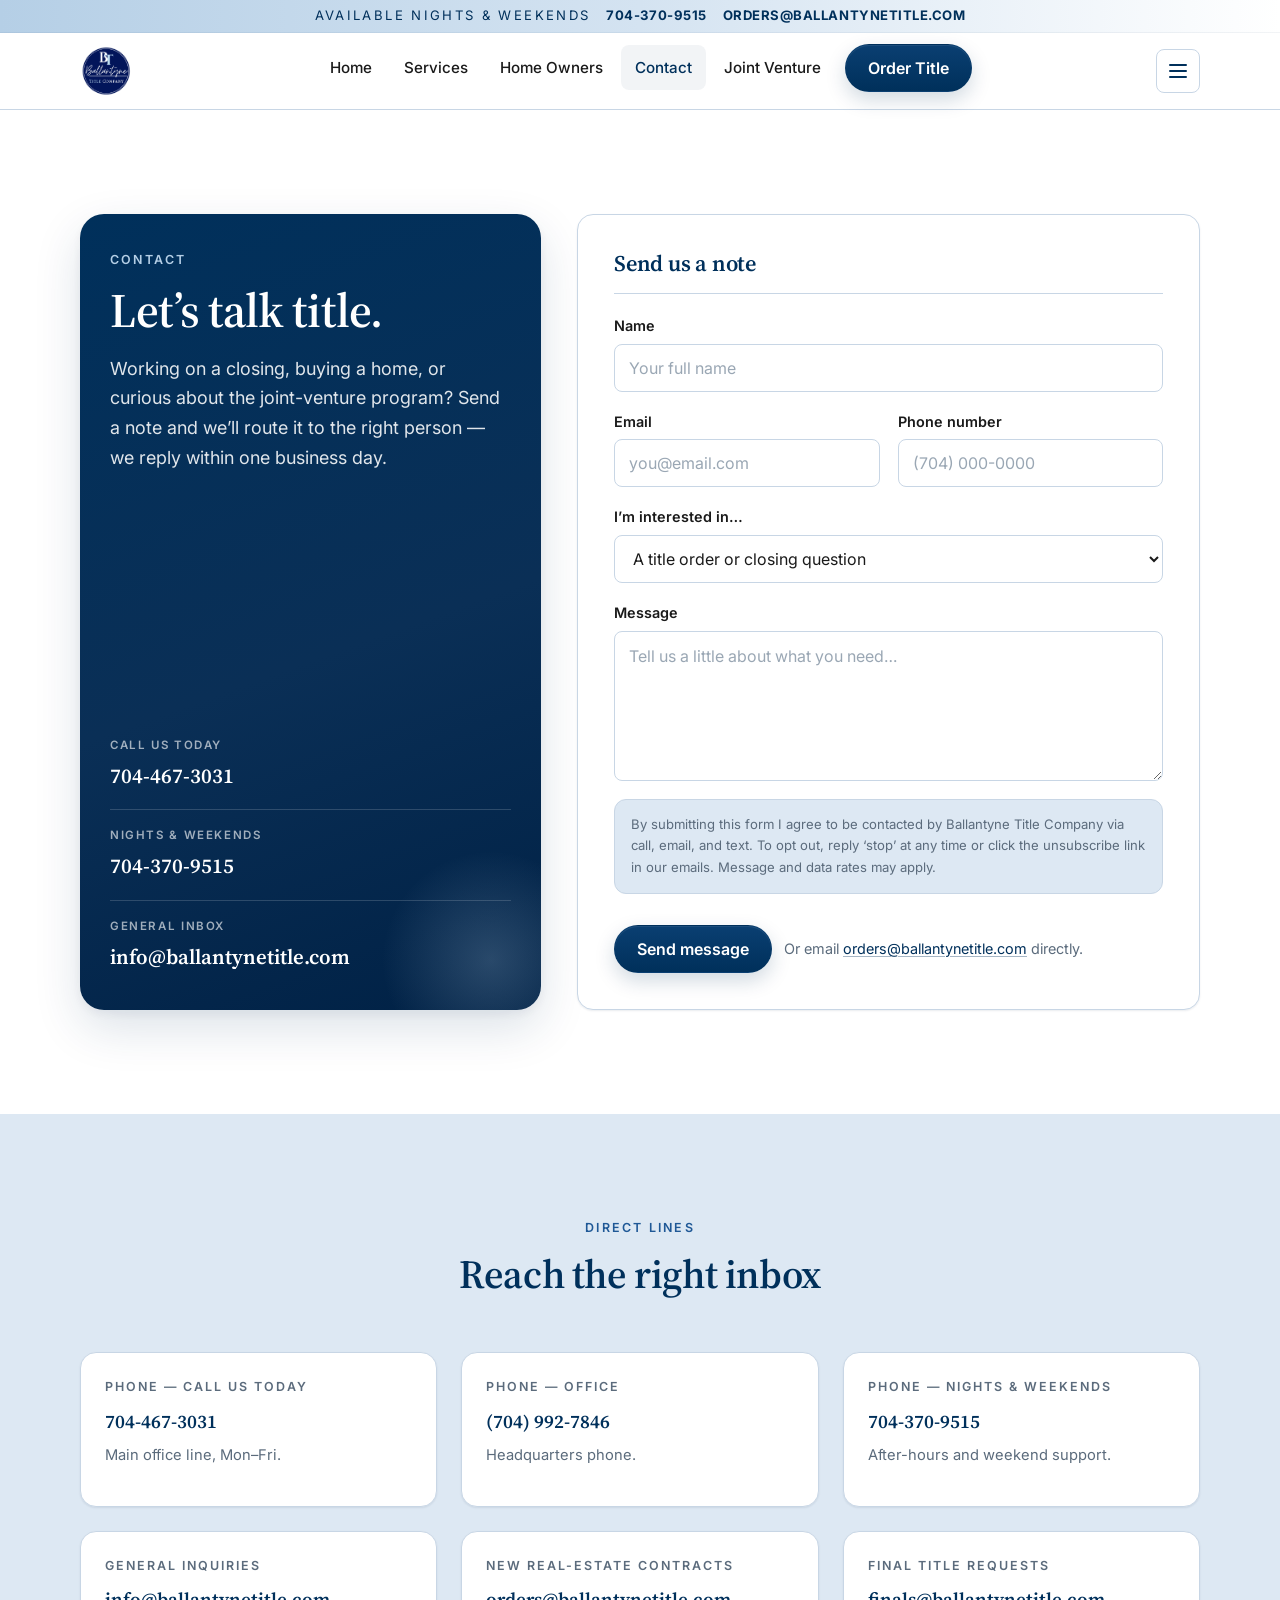
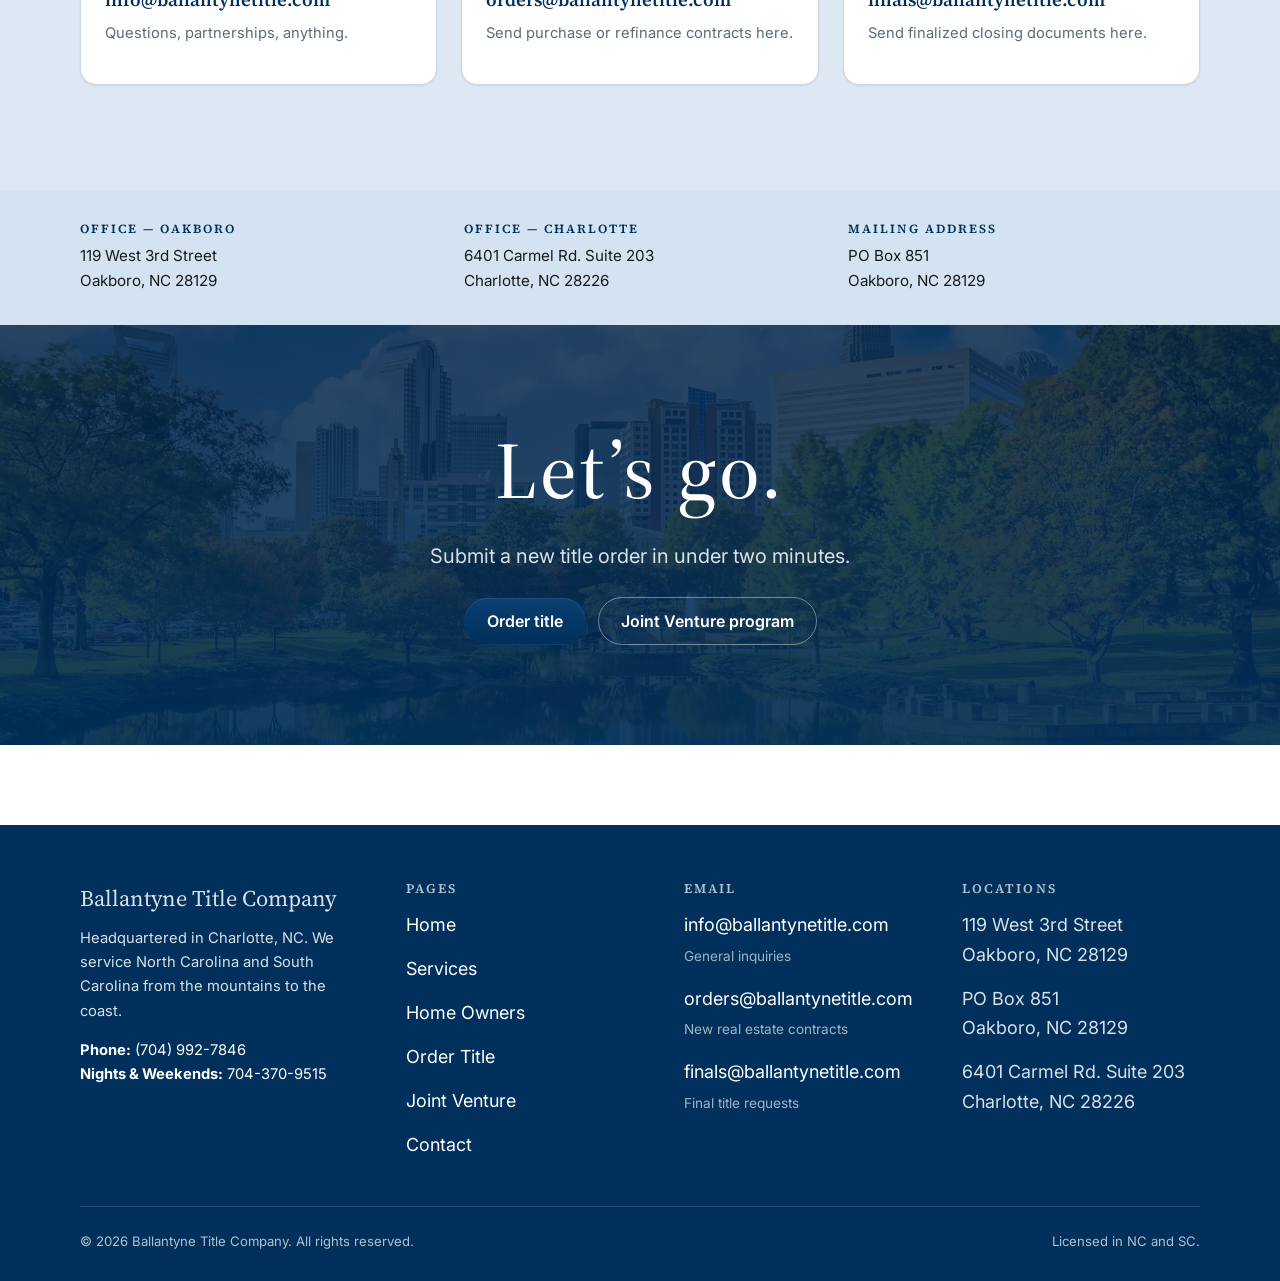
==== commit a0ad9312: "Rebuild home + home-owners heros (no video), modern contact form, Higgsfield imagery" ====
--- a/contact.html
+++ b/contact.html
@@ -101,84 +101,47 @@
 
   <main>
 
-    <section class="hero">
-      <div class="container">
-        <div style="max-width: 720px; margin: 0 auto; text-align: center;">
-          <p class="eyebrow center">Contact</p>
-          <h1 class="hero__title">Let's talk title.</h1>
-          <p class="hero__sub" style="margin-inline: auto;">Reach the right inbox below, or use the form to send a quick message. We respond within one business day.</p>
-        </div>
-      </div>
-    </section>
-
-    <!-- Contact tiles -->
-    <section class="section section--soft">
-      <div class="container">
-        <div class="contact-tiles" data-reveal>
-          <div class="contact-tile">
-            <p class="contact-tile__label">Phone — Call us today</p>
-            <p class="contact-tile__value"><a href="tel:+17044673031">704-467-3031</a></p>
-            <p class="contact-tile__sub">Main office line, Mon–Fri.</p>
-          </div>
-          <div class="contact-tile">
-            <p class="contact-tile__label">Phone — Office</p>
-            <p class="contact-tile__value"><a href="tel:+17049927846">(704) 992-7846</a></p>
-            <p class="contact-tile__sub">Headquarters phone.</p>
-          </div>
-          <div class="contact-tile">
-            <p class="contact-tile__label">Phone — Nights &amp; Weekends</p>
-            <p class="contact-tile__value"><a href="tel:+17043709515">704-370-9515</a></p>
-            <p class="contact-tile__sub">After-hours and weekend support.</p>
-          </div>
-          <div class="contact-tile">
-            <p class="contact-tile__label">General inquiries</p>
-            <p class="contact-tile__value"><a href="mailto:info@ballantynetitle.com">info@ballantynetitle.com</a></p>
-            <p class="contact-tile__sub">Questions, partnerships, anything.</p>
-          </div>
-          <div class="contact-tile">
-            <p class="contact-tile__label">New real-estate contracts</p>
-            <p class="contact-tile__value"><a href="mailto:orders@ballantynetitle.com">orders@ballantynetitle.com</a></p>
-            <p class="contact-tile__sub">Send purchase or refinance contracts here.</p>
-          </div>
-          <div class="contact-tile">
-            <p class="contact-tile__label">Final title requests</p>
-            <p class="contact-tile__value"><a href="mailto:finals@ballantynetitle.com">finals@ballantynetitle.com</a></p>
-            <p class="contact-tile__sub">Send finalized closing documents here.</p>
-          </div>
-        </div>
-      </div>
-    </section>
-
-    <!-- Contact form + book a JV call -->
-    <section class="section" id="book">
-      <div class="container">
-        <div class="split split--lead" data-reveal>
-          <div>
-            <p class="eyebrow">Send us a note</p>
-            <h2>How can we help?</h2>
-            <p>Working on a closing? Curious about the joint-venture program? Drop your details and a quick note — we'll route it to the right person and follow up within one business day.</p>
-            <p class="muted" style="font-size: 0.9rem;">Prefer a quick call? Dial <a href="tel:+17044673031">704-467-3031</a> during business hours, or our after-hours line at <a href="tel:+17043709515">704-370-9515</a>.</p>
-          </div>
-
-          <div class="form-card" data-reveal>
-            <p class="form-note">
-              <strong>For developers:</strong> this form falls back to a <code>mailto:</code> submission. Wire it to your backend handler when ready. Submissions email <a href="mailto:orders@ballantynetitle.com">orders@ballantynetitle.com</a>.
-            </p>
+    <!-- Contact lead: modern split — info panel + form -->
+    <section class="section contact-lead" id="book">
+      <div class="container">
+        <div class="contact-grid">
+          <aside class="contact-aside" data-reveal>
+            <p class="eyebrow">Contact</p>
+            <h1>Let&rsquo;s talk title.</h1>
+            <p>Working on a closing, buying a home, or curious about the joint-venture program? Send a note and we&rsquo;ll route it to the right person &mdash; we reply within one business day.</p>
+            <ul class="contact-quick">
+              <li>
+                <span>Call us today</span>
+                <a href="tel:+17044673031">704-467-3031</a>
+              </li>
+              <li>
+                <span>Nights &amp; weekends</span>
+                <a href="tel:+17043709515">704-370-9515</a>
+              </li>
+              <li>
+                <span>General inbox</span>
+                <a href="mailto:info@ballantynetitle.com">info@ballantynetitle.com</a>
+              </li>
+            </ul>
+          </aside>
+
+          <div class="form-card" data-reveal data-reveal-delay="1">
+            <h2 class="form-card__title">Send us a note</h2>
             <form class="form" action="mailto:orders@ballantynetitle.com" method="POST" enctype="text/plain" aria-label="Contact form">
               <div class="form-row form-row--full" style="grid-column: 1 / -1;">
                 <label for="ct-name">Name</label>
-                <input id="ct-name" name="Name" type="text" required autocomplete="name">
+                <input id="ct-name" name="Name" type="text" required autocomplete="name" placeholder="Your full name">
               </div>
               <div class="form-row">
                 <label for="ct-email">Email</label>
-                <input id="ct-email" name="Email" type="email" required autocomplete="email">
+                <input id="ct-email" name="Email" type="email" required autocomplete="email" placeholder="you@email.com">
               </div>
               <div class="form-row">
                 <label for="ct-phone">Phone number</label>
-                <input id="ct-phone" name="Phone Number" type="tel" autocomplete="tel">
+                <input id="ct-phone" name="Phone Number" type="tel" autocomplete="tel" placeholder="(704) 000-0000">
               </div>
               <div class="form-row form-row--full" style="grid-column: 1 / -1;">
-                <label for="ct-topic">I'm interested in…</label>
+                <label for="ct-topic">I&rsquo;m interested in&hellip;</label>
                 <select id="ct-topic" name="Topic">
                   <option>A title order or closing question</option>
                   <option>The Joint Venture program</option>
@@ -188,18 +151,60 @@
               </div>
               <div class="form-row form-row--full" style="grid-column: 1 / -1;">
                 <label for="ct-message">Message</label>
-                <textarea id="ct-message" name="Message" rows="5" required></textarea>
+                <textarea id="ct-message" name="Message" rows="5" required placeholder="Tell us a little about what you need&hellip;"></textarea>
               </div>
 
               <p class="form-disclaimer" style="grid-column: 1 / -1;">
-                By filling out the above form I agree to be contacted by Ballantyne Title Company via call, email, and text. To opt out, you can reply 'stop' at any time or click the unsubscribe link in the emails. Message and data rates may apply.
+                By submitting this form I agree to be contacted by Ballantyne Title Company via call, email, and text. To opt out, reply &lsquo;stop&rsquo; at any time or click the unsubscribe link in our emails. Message and data rates may apply.
               </p>
 
               <div class="form-submit-row">
-                <button type="submit" class="btn btn--primary">Submit</button>
+                <button type="submit" class="btn btn--primary">Send message</button>
                 <span class="muted" style="font-size: 0.9rem;">Or email <a href="mailto:orders@ballantynetitle.com">orders@ballantynetitle.com</a> directly.</span>
               </div>
             </form>
+          </div>
+        </div>
+      </div>
+    </section>
+
+    <!-- Reach the right inbox -->
+    <section class="section section--soft">
+      <div class="container">
+        <div class="section-head" data-reveal>
+          <p class="eyebrow">Direct lines</p>
+          <h2>Reach the right inbox</h2>
+        </div>
+        <div class="contact-tiles" data-reveal data-reveal-delay="1">
+          <div class="contact-tile">
+            <p class="contact-tile__label">Phone &mdash; Call us today</p>
+            <p class="contact-tile__value"><a href="tel:+17044673031">704-467-3031</a></p>
+            <p class="contact-tile__sub">Main office line, Mon&ndash;Fri.</p>
+          </div>
+          <div class="contact-tile">
+            <p class="contact-tile__label">Phone &mdash; Office</p>
+            <p class="contact-tile__value"><a href="tel:+17049927846">(704) 992-7846</a></p>
+            <p class="contact-tile__sub">Headquarters phone.</p>
+          </div>
+          <div class="contact-tile">
+            <p class="contact-tile__label">Phone &mdash; Nights &amp; Weekends</p>
+            <p class="contact-tile__value"><a href="tel:+17043709515">704-370-9515</a></p>
+            <p class="contact-tile__sub">After-hours and weekend support.</p>
+          </div>
+          <div class="contact-tile">
+            <p class="contact-tile__label">General inquiries</p>
+            <p class="contact-tile__value"><a href="mailto:info@ballantynetitle.com">info@ballantynetitle.com</a></p>
+            <p class="contact-tile__sub">Questions, partnerships, anything.</p>
+          </div>
+          <div class="contact-tile">
+            <p class="contact-tile__label">New real-estate contracts</p>
+            <p class="contact-tile__value"><a href="mailto:orders@ballantynetitle.com">orders@ballantynetitle.com</a></p>
+            <p class="contact-tile__sub">Send purchase or refinance contracts here.</p>
+          </div>
+          <div class="contact-tile">
+            <p class="contact-tile__label">Final title requests</p>
+            <p class="contact-tile__value"><a href="mailto:finals@ballantynetitle.com">finals@ballantynetitle.com</a></p>
+            <p class="contact-tile__sub">Send finalized closing documents here.</p>
           </div>
         </div>
       </div>
@@ -211,24 +216,15 @@
         <div class="address-band__grid" data-reveal>
           <div class="address-tile">
             <h3>Office &mdash; Oakboro</h3>
-            <address>
-              119 West 3rd Street<br>
-              Oakboro, NC 28129
-            </address>
+            <address>119 West 3rd Street<br>Oakboro, NC 28129</address>
           </div>
           <div class="address-tile">
             <h3>Office &mdash; Charlotte</h3>
-            <address>
-              6401 Carmel Rd. Suite 203<br>
-              Charlotte, NC 28226
-            </address>
+            <address>6401 Carmel Rd. Suite 203<br>Charlotte, NC 28226</address>
           </div>
           <div class="address-tile">
             <h3>Mailing address</h3>
-            <address>
-              PO Box 851<br>
-              Oakboro, NC 28129
-            </address>
+            <address>PO Box 851<br>Oakboro, NC 28129</address>
           </div>
         </div>
       </div>
@@ -238,8 +234,8 @@
     <section class="cta-strip" aria-label="Ready to order title">
       <img class="cta-strip__bg" src="assets/charlotte.webp" alt="" aria-hidden="true" loading="lazy" width="1800" height="600" style="object-position: center 60%;">
       <div class="cta-strip__inner">
-        <h2 class="cta-strip__title">Let's go.</h2>
-        <p class="lead" style="margin: 0 auto 24px; color: var(--brand-primary);">Submit a new title order in under two minutes.</p>
+        <h2 class="cta-strip__title">Let&rsquo;s go.</h2>
+        <p class="lead" style="margin: 0 auto 24px; color: #fff;">Submit a new title order in under two minutes.</p>
         <div class="btn-row" style="justify-content: center;">
           <a class="btn btn--primary" href="order-title.html">Order title</a>
           <a class="btn btn--ghost" href="https://www.jointventuretitleinsurance.com/" target="_blank" rel="noopener noreferrer">Joint Venture program</a>
--- a/styles.css
+++ b/styles.css
@@ -1889,3 +1889,183 @@
   pointer-events: none;
 }
 .hero .container { position: relative; z-index: 1; }
+
+/* =========================================================================
+   CONTACT — modern split (navy info panel + form)
+   ========================================================================= */
+.contact-grid {
+  display: grid;
+  grid-template-columns: 1fr;
+  gap: 24px;
+  align-items: stretch;
+}
+@media (min-width: 940px) {
+  .contact-grid { grid-template-columns: 0.85fr 1.15fr; gap: 36px; }
+}
+.contact-aside {
+  background: linear-gradient(160deg, var(--brand-primary) 0%, #0a2f56 55%, var(--brand-primary-700) 100%);
+  color: #fff;
+  border-radius: var(--radius-xl);
+  padding: 36px 30px;
+  display: flex;
+  flex-direction: column;
+  box-shadow: var(--shadow-lg);
+  position: relative;
+  overflow: hidden;
+}
+.contact-aside::after {
+  content: "";
+  position: absolute;
+  right: -60px; bottom: -60px;
+  width: 220px; height: 220px;
+  border-radius: 50%;
+  background: radial-gradient(circle, rgba(181,207,230,.22) 0%, rgba(181,207,230,0) 70%);
+  pointer-events: none;
+}
+.contact-aside .eyebrow { color: var(--brand-secondary); }
+.contact-aside h1 { color: #fff; font-size: clamp(2rem, 3vw + 1rem, 3rem); margin-bottom: 16px; }
+.contact-aside p { color: rgba(255,255,255,.88); }
+.contact-quick {
+  list-style: none;
+  margin: auto 0 0;
+  padding: 22px 0 0;
+  display: grid;
+  gap: 16px;
+}
+.contact-quick li {
+  margin: 0;
+  padding-top: 16px;
+  border-top: 1px solid rgba(255,255,255,.16);
+}
+.contact-quick li:first-child { border-top: none; padding-top: 0; }
+.contact-quick span {
+  display: block;
+  font-size: 0.72rem;
+  font-weight: 600;
+  letter-spacing: 0.14em;
+  text-transform: uppercase;
+  color: rgba(255,255,255,.62);
+  margin-bottom: 4px;
+}
+.contact-quick a {
+  font-family: var(--font-serif);
+  font-size: 1.3rem;
+  font-weight: 600;
+  color: #fff;
+  text-decoration: none;
+}
+.contact-quick a:hover { color: var(--brand-secondary); }
+
+.form-card__title {
+  font-size: 1.4rem;
+  margin: 0 0 20px;
+  padding-bottom: 16px;
+  border-bottom: 1px solid var(--brand-border);
+}
+.form-row input::placeholder,
+.form-row textarea::placeholder { color: #9aa7b4; }
+
+/* =========================================================================
+   HOME HERO — editorial split (no video)
+   ========================================================================= */
+.home-hero {
+  position: relative;
+  overflow: hidden;
+  background:
+    radial-gradient(70% 110% at 88% -10%, rgba(47,109,176,.12) 0%, rgba(47,109,176,0) 55%),
+    radial-gradient(60% 80% at -5% 110%, rgba(181,207,230,.28) 0%, rgba(181,207,230,0) 55%),
+    linear-gradient(180deg, #fff 0%, var(--brand-bg-tint) 100%);
+  border-bottom: 1px solid var(--brand-border);
+}
+.home-hero__inner {
+  display: grid;
+  grid-template-columns: 1fr;
+  gap: 32px;
+  align-items: center;
+  padding-block: 44px 52px;
+}
+@media (min-width: 980px) {
+  .home-hero__inner { grid-template-columns: 1.02fr 0.98fr; gap: 56px; padding-block: 76px 88px; }
+}
+.home-hero__content > * { animation: heroRise .85s cubic-bezier(.16,1,.3,1) backwards; }
+.home-hero__eyebrow { animation-delay: .05s; }
+.home-hero__title   { animation-delay: .13s; }
+.home-hero__lead    { animation-delay: .22s; }
+.home-hero__cta     { animation-delay: .31s; }
+@media (prefers-reduced-motion: reduce) { .home-hero__content > * { animation: none; } }
+
+.home-hero__eyebrow {
+  font-size: .78rem; font-weight: 600; letter-spacing: .2em; text-transform: uppercase;
+  color: var(--brand-accent-700); margin: 0 0 18px;
+}
+.home-hero__title {
+  font-size: clamp(2.5rem, 4.5vw + 1rem, 4.5rem);
+  line-height: 1.03; letter-spacing: -.02em; margin: 0 0 20px; color: var(--brand-primary);
+}
+.home-hero__title .accent { color: var(--brand-accent); font-style: italic; }
+.home-hero__lead {
+  font-size: clamp(1.05rem, .5vw + 1rem, 1.2rem); color: var(--brand-muted);
+  max-width: 50ch; margin: 0 0 30px;
+}
+.home-hero__cta { display: flex; flex-wrap: wrap; gap: 12px; }
+.home-hero__cta .btn { min-width: 190px; }
+@media (max-width: 479px) { .home-hero__cta .btn { width: 100%; } }
+
+.home-hero__media { position: relative; }
+.home-hero__media::before {
+  content: ""; position: absolute; right: -18px; bottom: -18px;
+  width: 62%; height: 68%; border-radius: var(--radius-xl); z-index: 0;
+  background: linear-gradient(135deg, var(--brand-secondary) 0%, var(--brand-accent) 100%);
+  opacity: .5;
+}
+.home-hero__media img {
+  position: relative; z-index: 1;
+  width: 100%; aspect-ratio: 16/11; object-fit: cover;
+  border-radius: var(--radius-xl);
+  box-shadow: var(--shadow-lg);
+}
+.home-hero__chip {
+  position: absolute; z-index: 2; left: 18px; bottom: 18px;
+  display: flex; align-items: center; gap: 12px;
+  background: rgba(0,33,69,.82);
+  backdrop-filter: blur(8px); -webkit-backdrop-filter: blur(8px);
+  color: #fff; padding: 12px 16px; border-radius: var(--radius);
+  box-shadow: var(--shadow-md); max-width: calc(100% - 36px);
+}
+.home-hero__chip svg { color: var(--brand-secondary); flex-shrink: 0; }
+.home-hero__chip b { display: block; font-family: var(--font-serif); font-size: 1rem; line-height: 1.2; }
+.home-hero__chip span { display: block; font-size: .78rem; color: rgba(255,255,255,.82); }
+
+/* =========================================================================
+   HOME OWNERS — Buyers/Sellers cards
+   ========================================================================= */
+.ho-cards { align-items: stretch; }
+@media (min-width: 480px) { .ho-cards { grid-template-columns: 1fr 1fr; } }
+.ho-card { display: flex; flex-direction: column; padding: 30px; }
+.ho-card .card__title { font-size: 1.45rem; }
+.ho-card .card__body { color: var(--brand-ink); }
+.ho-list {
+  list-style: none;
+  margin: 4px 0 22px;
+  padding: 0;
+  display: grid;
+  gap: 11px;
+  flex: 1;
+}
+.ho-list li {
+  position: relative;
+  padding-left: 30px;
+  margin: 0;
+  font-size: 0.95rem;
+  color: var(--brand-ink);
+  line-height: 1.5;
+}
+.ho-list li::before {
+  content: "";
+  position: absolute;
+  left: 0; top: 3px;
+  width: 18px; height: 18px;
+  background: var(--brand-accent);
+  -webkit-mask: url("data:image/svg+xml;utf8,<svg xmlns='http://www.w3.org/2000/svg' viewBox='0 0 24 24' fill='none' stroke='white' stroke-width='3' stroke-linecap='round' stroke-linejoin='round'><polyline points='4 12 10 18 20 7'/></svg>") center / contain no-repeat;
+          mask: url("data:image/svg+xml;utf8,<svg xmlns='http://www.w3.org/2000/svg' viewBox='0 0 24 24' fill='none' stroke='white' stroke-width='3' stroke-linecap='round' stroke-linejoin='round'><polyline points='4 12 10 18 20 7'/></svg>") center / contain no-repeat;
+}
